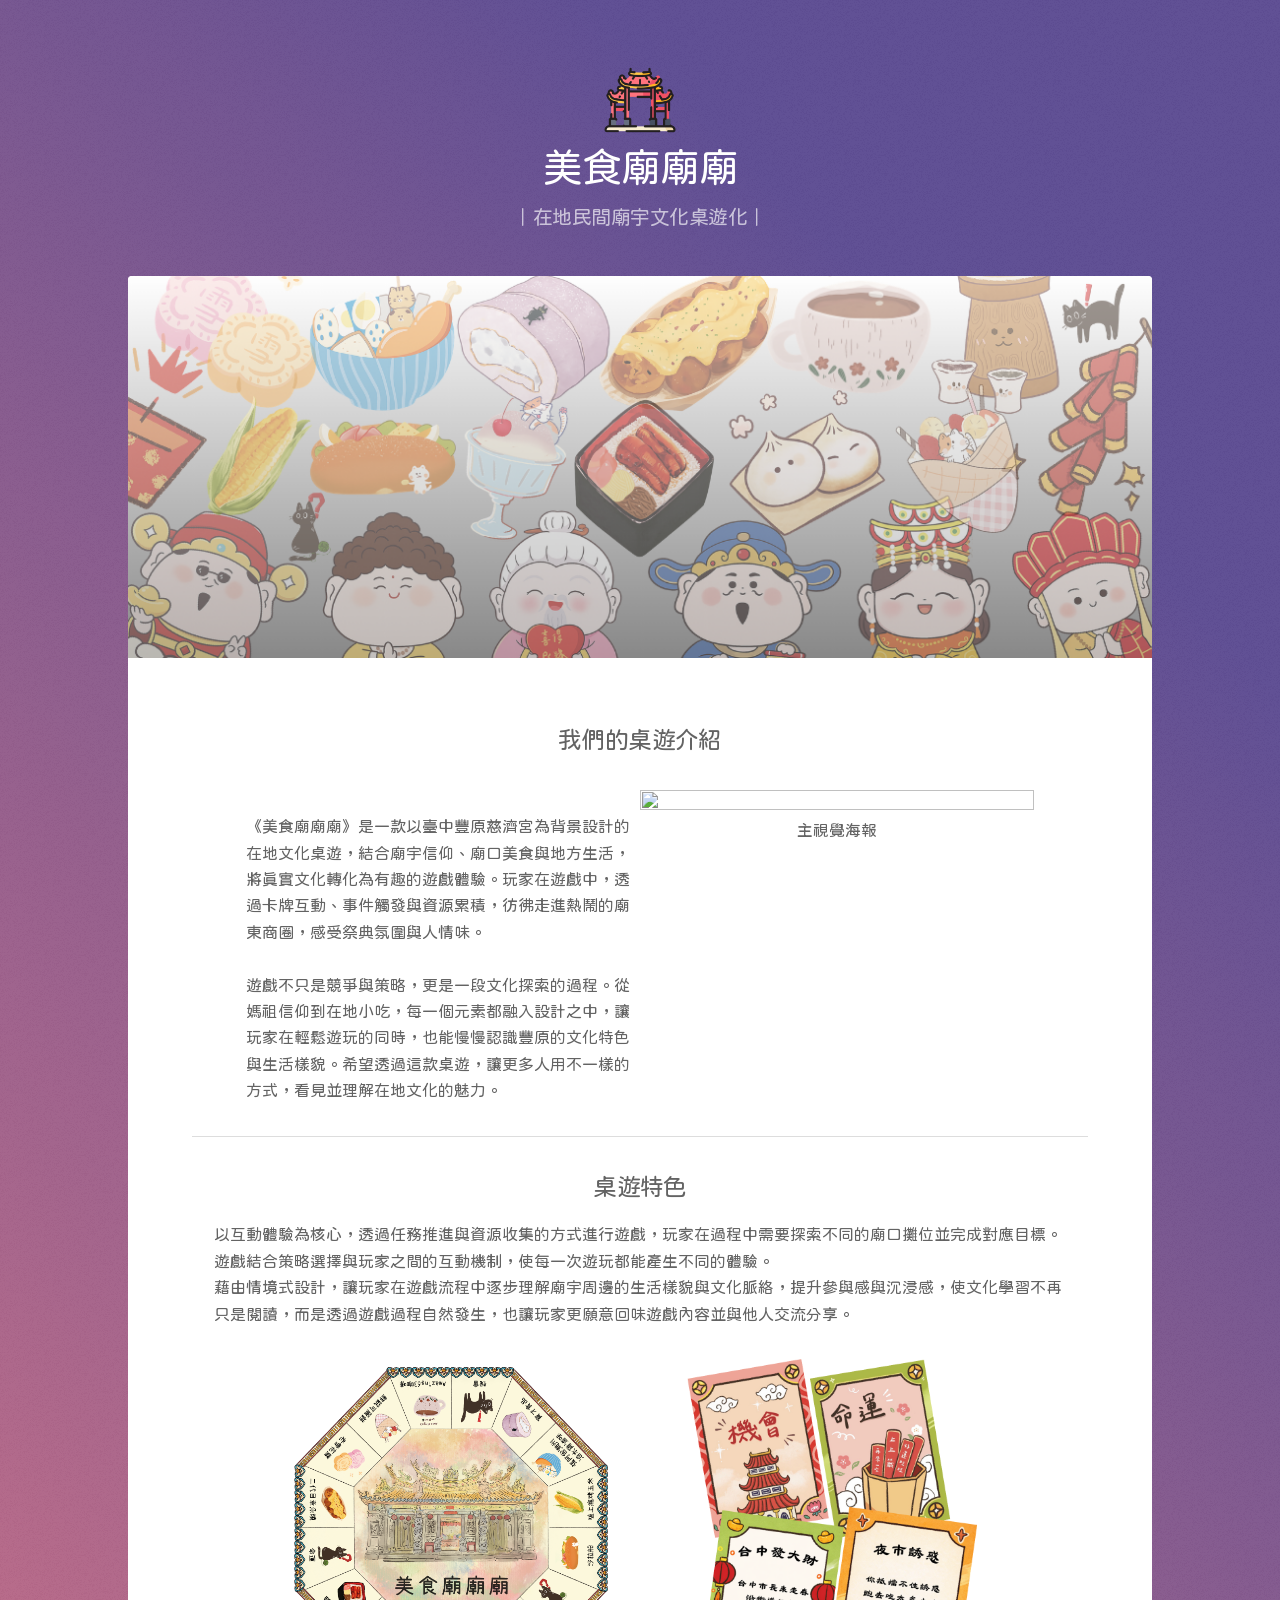
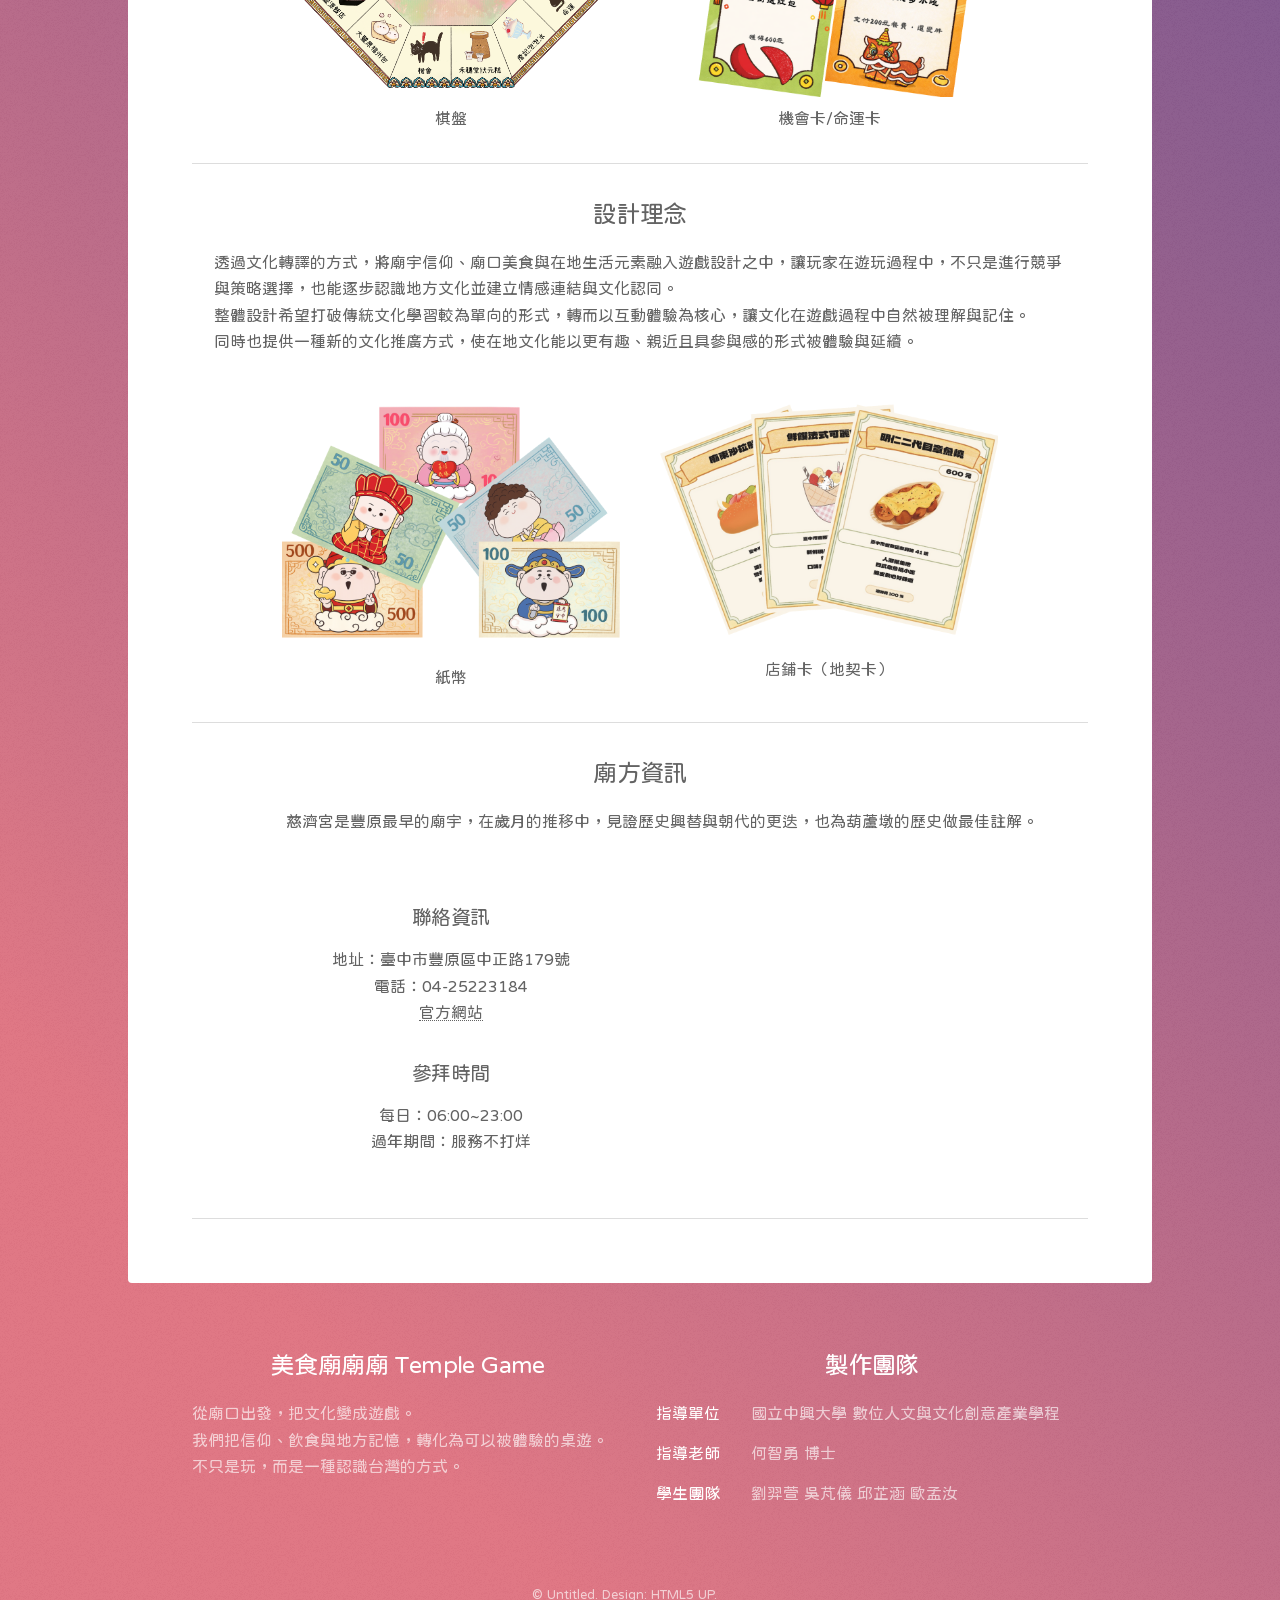
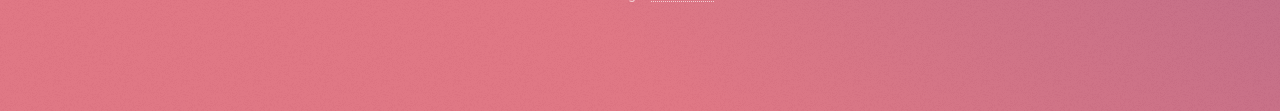
==== generic.html @ 8fd60573 "Add files via upload" ====
<!DOCTYPE HTML>
<!--
	Stellar by HTML5 UP
	html5up.net | @ajlkn
	Free for personal and commercial use under the CCA 3.0 license (html5up.net/license)
-->
<html>
	<head>
		<title>Tample-Game</title>
		<meta charset="utf-8" />
		<meta name="viewport" content="width=device-width, initial-scale=1, user-scalable=no" />
		<link rel="stylesheet" href="assets/css/main.css" />
		<noscript><link rel="stylesheet" href="assets/css/noscript.css" /></noscript>
	</head>
	<body class="is-preload">

		<!-- Wrapper -->
			<div id="wrapper">

				<!-- Header -->
					<header id="header">
						<span class="logo"><img src="images/chinese-temple.png"  width="8%" height="8%" alt=""/></span>
						<h1>美食廟廟廟</h1>
						<p>｜在地民間廟宇文化桌遊化｜</p>
					</header>

				<!-- Main -->
					<div id="main">

						<!-- Content -->
							<section id="content" class="main">
								<span class="image main"><img src="images/頁首.png" width="auto" height="auto" alt=""/></span>
								<h2>我們的桌遊介紹</h2>
								<p></p>
								<div class="container1">
									<div class="col1">《美食廟廟廟》是一款以臺中豐原慈濟宮為背景設計的在地文化桌遊，結合廟宇信仰、廟口美食與地方生活，將真實文化轉化為有趣的遊戲體驗。玩家在遊戲中，透過卡牌互動、事件觸發與資源累積，彷彿走進熱鬧的廟東商圈，感受祭典氛圍與人情味。
										<br>
								<br>
								遊戲不只是競爭與策略，更是一段文化探索的過程。從媽祖信仰到在地小吃，每一個元素都融入設計之中，讓玩家在輕鬆遊玩的同時，也能慢慢認識豐原的文化特色與生活樣貌。希望透過這款桌遊，讓更多人用不一樣的方式，看見並理解在地文化的魅力。
									</div>
									<div class="col2"><img src="images/主視覺海報.png" width="100%" height="100%" alt=""/>主視覺海報</div>
									
								</div>
								<hr>
								
								<p></p>
								<h2>桌遊特色</h2>
								<div class="p1">
								<p>以互動體驗為核心，透過任務推進與資源收集的方式進行遊戲，玩家在過程中需要探索不同的廟口攤位並完成對應目標。遊戲結合策略選擇與玩家之間的互動機制，使每一次遊玩都能產生不同的體驗。
								<br>
								藉由情境式設計，讓玩家在遊戲流程中逐步理解廟宇周邊的生活樣貌與文化脈絡，提升參與感與沉浸感，使文化學習不再只是閱讀，而是透過遊戲過程自然發生，也讓玩家更願意回味遊戲內容並與他人交流分享。</p></div>
							  <div class="container2">
								  <div class="col3"><img src="images/棋盤.png" width="100%" height="100%" alt=""/>棋盤</div>
								  <div class="col4"><img src="images/機會命運.png" width="100%" height="100%" alt=""/>機會卡/命運卡</div>
								</div>
								<hr>
								<h2>設計理念</h2>
								<div class="p2">
								<p>透過文化轉譯的方式，將廟宇信仰、廟口美食與在地生活元素融入遊戲設計之中，讓玩家在遊玩過程中，不只是進行競爭與策略選擇，也能逐步認識地方文化並建立情感連結與文化認同。<br>整體設計希望打破傳統文化學習較為單向的形式，轉而以互動體驗為核心，讓文化在遊戲過程中自然被理解與記住。
									<br>同時也提供一種新的文化推廣方式，使在地文化能以更有趣、親近且具參與感的形式被體驗與延續。</p>
									</div>
							  <div class="container3"> 
								  <div class="col5"><img src="images/錢幣.png" width="100%" height="85%" alt=""/>紙幣</div>
								  <div class="col6"><img src="images/店鋪卡.png" width="100%" height="90%" alt=""/>店鋪卡（地契卡）</div>
                                </div>
								<hr>
								<h2>廟方資訊</h2>
								<div class="p3">
								<p>慈濟宮是豐原最早的廟宇，在歲月的推移中，見證歷史興替與朝代的更迭，也為葫蘆墩的歷史做最佳註解。</p>
									</div>
								<div class="container4"> 
								  <div class="col7">
									  <h3>聯絡資訊</h3>
									地址：臺中市豐原區中正路179號
 									<br>電話：04-25223184
									  <br><a href="https://www.fyma.com.tw/index.php">官方網站</a>
									   <p>
									<h3>參拜時間</h3>
									每日：06:00~23:00
									<br>過年期間：服務不打烊
									  </p></div>
								
									
								  <div class="col8"><iframe src="https://www.google.com/maps/embed?pb=!1m14!1m8!1m3!1d14550.87748679937!2d120.718991!3d24.251592!3m2!1i1024!2i768!4f13.1!3m3!1m2!1s0x34691a0f5cfa299f%3A0x69ab580b40ba8747!2z6LGQ5Y6f5oWI5r-f5a6uKOixkOWOn-WqvSk!5e0!3m2!1szh-TW!2stw!4v1776348699461!5m2!1szh-TW!2stw" width="100%" height="100%" style="border:0;" allowfullscreen="" loading="lazy" referrerpolicy="no-referrer-when-downgrade"></iframe>
								  
								  </div>
								
								
								
								
								</div>	
						<hr>
							</section>

					</div>

				<!-- Footer -->
					<footer id="footer">
						<section>
							<h2>美食廟廟廟 Temple Game</h2>
							<p>從廟口出發，把文化變成遊戲。
							<br>我們把信仰、飲食與地方記憶，轉化為可以被體驗的桌遊。
								不只是玩，而是一種認識台灣的方式。</p>
						</section>
						
						<section>
							<h2>製作團隊</h2>
							<dl class="alt">
								<dt>指導單位</dt>
								<dd>國立中興大學 數位人文與文化創意產業學程</dd>
								<dt>指導老師</dt>
								<dd>何智勇 博士</dd>
								<dt>學生團隊</dt>
								<dd>劉羿萱 吳芃儀 邱芷涵 歐孟汝</dd>
							</dl>
							
						</section>
						<p class="copyright">&copy; Untitled. Design: <a href="https://html5up.net">HTML5 UP</a>.</p>
					</footer>

			</div>

		

	</body>
</html>
---- assets/css/main.css ----
@import url(fontawesome-all.min.css);
@import 'https://fonts.googleapis.com/css?family=Source+Sans+Pro:300,400';
@import url("jf_openhuninn_2_1/stylesheet.css");


/*
	Stellar by HTML5 UP
	html5up.net | @ajlkn
	Free for personal and commercial use under the CCA 3.0 license (html5up.net/license)
*/

html, body, div, span, applet, object,
iframe, h1, h2, h3, h4, h5, h6, p, blockquote,
pre, a, abbr, acronym, address, big, cite,
code, del, dfn, em, img, ins, kbd, q, s, samp,
small, strike, strong, sub, sup, tt, var, b,
u, i, center, dl, dt, dd, ol, ul, li, fieldset,
form, label, legend, table, caption, tbody,
tfoot, thead, tr, th, td, article, aside,
canvas, details, embed, figure, figcaption,
footer, header, hgroup, menu, nav, output, ruby,
section, summary, time, mark, audio, video {
    margin: 0;
    padding: 0;
    border: 0;
    font-size: 100%;
    font-family: "jf openhuninn 2 1";
    vertical-align: baseline;
}



article, aside, details, figcaption, figure,
footer, header, hgroup, menu, nav, section {
	display: block;}

body {
	line-height: 1;
}
h2 {
    text-align: center;
    font-family: "jf openhuninn 2 1";
}
.container1 {
    width: 88%;
    margin-left: auto;
    margin-right: auto;
    display: flex;
    height: 30%;
}
.col1 {
    flex: 1;
    width: 15%;
    height: 15%;
    text-align: left;
    padding-top: 3%;
}
.col2 {
    flex: 1;
    width: 23%;
    height: 21%;
    text-align: center;
}
.col2{width:120%; height:120%}
.col2 img{transform:scale(1,1);transition:all 1s ease-out}
.col2 img:hover{transform:scale(1.2,1.2);}

.container2{
    width: 80%;
    margin-left: auto;
    margin-right: auto;
    display: flex;
    height: 30%;
}
.col3 {
    flex: 1;
    width: 15%;
    height: 15%;
    text-align: center;
    margin-right: 20px;
}
.col3{width:120%; height:120%}
.col3 img{;transition: all 1s ease-out;}
.col3 img:hover{transform:scale(1.2,1.2);}

.col4 {
    flex: 1;
    width: 15%;
    height: 15%;
    text-align: center;
    margin-left: 20px;
}
.col4{width:120%; height:120%}
.col4 img{transition: all 1s ease-out;}
.col4 img:hover{transform:scale(1.2,1.2);}

.container3{
    width: 80%;
    margin-left: auto;
    margin-right: auto;
    display: flex;
    height: 30%;
}
.col5 {
    flex: 1;
    width: 15%;
    height: 15%;
    text-align: center;
    margin-right: 20px;
}
.col5{width:120%; height:120%}
.col5 img{;transition: all 1s ease-out;}
.col5 img:hover{transform:scale(1.2,1.2);}

.col6 {
    flex: 1;
    width: 15%;
    height: 15%;
    text-align: center;
    margin-left: 20px;
}
.col6{width:120%; height:120%}
.col6 img{transition: all 1s ease-out;}
.col6 img:hover{transform:scale(1.2,1.2);}

.container4{
    width: 80%;
    margin-left: auto;
    margin-right: auto;
    display: flex;
    height: 100%;
}
.col7 {
    flex: 1;
    width: 15%;
    height: 15%;
    text-align: center;
    margin-right: 20px;
    margin-top: 5%;
}

.col8 {
    flex: 1;
    text-align: center;
    margin-left: 20px;
}
.container5 {
    width: 88%;
    margin-left: auto;
    margin-right: auto;
    display: flex;
    height: 30%;
}
.col9 {
    flex: 1;
    height: 30%;
    text-align: left;
    padding-top: 3%;
    margin-right: 4%;
}
.col10 {
    flex: 1;
    width: 15%;
    height: 15%;
    text-align: center;
    margin-left: 5%;
}
.col10{width:120%; height:120%}
.col10 img{transition: all 1s ease-out;}
.col10 img:hover{transform:scale(1.2,1.2);}

.container6 {
	 width: 88%;
    margin-left: auto;
    margin-right: auto;
    display: flex;
    height: 30%;
}
.col11 {
	 flex: 1;
    height: 30%;
    text-align: left;
    padding-top: 3%;
    margin-right: 4%;

}
.col12 {
	flex: 1;
    width: 15%;
    height: 15%;
    text-align: center;
    margin-left: 5%;
}
.col12{width:120%; height:120%}
.col12 img{transition: all 1s ease-out;}
.col12 img:hover{transform:scale(1.2,1.2);}

.container7 {
	width: 80%;
    margin-left: auto;
    margin-right: auto;
    display: flex;
    height: 100%;
}
.col13 {
    flex: 1;
    width: 15%;
    height: 15%;
    text-align: center;
    margin-right: 20px;
}

.col14 {
	flex: 1;
    text-align: center;
    margin-left: 20px;
}



















ol, ul {
	list-style: none;
}

section .alt dt {
    padding-left: 0px;
    padding-right: 0px;
    min-width: 22%;


}


blockquote, q {
	quotes: none;
}

	blockquote:before, blockquote:after, q:before, q:after {
		content: '';
		content: none;
	}

table {
	border-collapse: collapse;
	border-spacing: 0;
}

body {
	-webkit-text-size-adjust: none;
}

mark {
	background-color: transparent;
	color: inherit;
}

input::-moz-focus-inner {
	border: 0;
	padding: 0;
}

input, select, textarea {
	-moz-appearance: none;
	-webkit-appearance: none;
	-ms-appearance: none;
	appearance: none;
}

/* Basic */

	@-ms-viewport {
		width: device-width;
	}

	body {
		-ms-overflow-style: scrollbar;
	}
.p1 {
    width: 95%;
    margin-left: auto;
    margin-right: auto;

}
.p2 {
    width: 95%;
    margin-left: auto;
    margin-right: auto;
}
.p3 {
    margin-right: auto;
    margin-left: auto;
    text-align: center;
    min-width: 105%;
}









	@media screen and (max-width: 480px) {

		html, body {
			min-width: 320px;
		}

	}

	html {
		box-sizing: border-box;
	}

	*, *:before, *:after {
		box-sizing: inherit;
	}

	body {
		background-color: #935d8c;
		background-image: url("images/overlay.png"), -moz-linear-gradient(45deg, #e37682 15%, #5f4d93 85%);
		background-image: url("images/overlay.png"), -webkit-linear-gradient(45deg, #e37682 15%, #5f4d93 85%);
		background-image: url("images/overlay.png"), -ms-linear-gradient(45deg, #e37682 15%, #5f4d93 85%);
		background-image: url("images/overlay.png"), linear-gradient(45deg, #e37682 15%, #5f4d93 85%);
	}

		body.is-preload *, body.is-preload *:before, body.is-preload *:after {
			-moz-animation: none !important;
			-webkit-animation: none !important;
			-ms-animation: none !important;
			animation: none !important;
			-moz-transition: none !important;
			-webkit-transition: none !important;
			-ms-transition: none !important;
			transition: none !important;
		}

/* Type */

	body {
		background-color: #935d8c;
		color: rgba(255, 255, 255, 0.65);
	}

	body, input, select, textarea {
		font-family: "Source Sans Pro", Helvetica, sans-serif;
		font-size: 17pt;
		font-weight: 300;
		line-height: 1.65;
	}

		@media screen and (max-width: 1680px) {

			body, input, select, textarea {
				font-size: 14pt;
			}

		}

		@media screen and (max-width: 1280px) {

			body, input, select, textarea {
				font-size: 12pt;
			}

		}

		@media screen and (max-width: 360px) {

			body, input, select, textarea {
				font-size: 11pt;
			}

		}

	a {
		-moz-transition: color 0.2s ease, border-bottom 0.2s ease;
		-webkit-transition: color 0.2s ease, border-bottom 0.2s ease;
		-ms-transition: color 0.2s ease, border-bottom 0.2s ease;
		transition: color 0.2s ease, border-bottom 0.2s ease;
		text-decoration: none;
		border-bottom: dotted 1px;
		color: inherit;
	}

		a:hover {
			border-bottom-color: transparent;
		}

	strong, b {
		font-weight: 400;
	}

	em, i {
		font-style: italic;
	}

	p {
		margin: 0 0 2em 0;
	}

		p.content {
			-moz-columns: 20em 2;
			-webkit-columns: 20em 2;
			-ms-columns: 20em 2;
			columns: 20em 2;
			-moz-column-gap: 2em;
			-webkit-column-gap: 2em;
			-ms-column-gap: 2em;
			column-gap: 2em;
			text-align: justify;
		}

	h1, h2, h3, h4, h5, h6 {
		font-weight: 300;
		line-height: 1.5;
		margin: 0 0 0.7em 0;
		letter-spacing: -0.025em;
	}

		h1 a, h2 a, h3 a, h4 a, h5 a, h6 a {
			color: inherit;
			text-decoration: none;
		}

	h1 {
		font-size: 2.5em;
		line-height: 1.2;
	}

	h2 {
		font-size: 1.5em;
	}

	h3 {
		font-size: 1.25em;
	}

	h4 {
		font-size: 1.1em;
	}

	h5 {
		font-size: 0.9em;
	}

	h6 {
		font-size: 0.7em;
	}

	@media screen and (max-width: 736px) {

		h1 {
			font-size: 2em;
		}

	}

	sub {
		font-size: 0.8em;
		position: relative;
		top: 0.5em;
	}

	sup {
		font-size: 0.8em;
		position: relative;
		top: -0.5em;
	}

	blockquote {
		border-left: solid 4px;
		font-style: italic;
		margin: 0 0 2em 0;
		padding: 0.5em 0 0.5em 2em;
	}

	code {
		border-radius: 8px;
		border: solid 1px;
		font-family: "Courier New", monospace;
		font-size: 0.9em;
		margin: 0 0.25em;
		padding: 0.25em 0.65em;
	}

	pre {
		-webkit-overflow-scrolling: touch;
		font-family: "Courier New", monospace;
		font-size: 0.9em;
		margin: 0 0 2em 0;
	}

		pre code {
			display: block;
			line-height: 1.75;
			padding: 1em 1.5em;
			overflow-x: auto;
		}

	hr {
		border: 0;
		border-bottom: solid 1px;
		margin: 2em 0;
	}

		hr.major {
			margin: 3em 0;
		}

	.align-left {
		text-align: left;
	}

	.align-center {
		text-align: center;
	}

	.align-right {
		text-align: right;
	}

	input, select, textarea {
		color: #ffffff;
	}

	a:hover {
		color: #ffffff;
	}

	strong, b {
		color: #ffffff;
	}

	h1, h2, h3, h4, h5, h6 {
		color: #ffffff;
	}

	blockquote {
		border-left-color: rgba(255, 255, 255, 0.35);
	}

	code {
		background: rgba(255, 255, 255, 0.075);
		border-color: rgba(255, 255, 255, 0.35);
	}

	hr {
		border-bottom-color: rgba(255, 255, 255, 0.35);
	}

/* Row */

	.row {
		display: flex;
		flex-wrap: wrap;
		box-sizing: border-box;
		align-items: stretch;
	}

		.row > * {
			box-sizing: border-box;
		}

		.row.gtr-uniform > * > :last-child {
			margin-bottom: 0;
		}

		.row.aln-left {
			justify-content: flex-start;
		}

		.row.aln-center {
			justify-content: center;
		}

		.row.aln-right {
			justify-content: flex-end;
		}

		.row.aln-top {
			align-items: flex-start;
		}

		.row.aln-middle {
			align-items: center;
		}

		.row.aln-bottom {
			align-items: flex-end;
		}

		.row > .imp {
			order: -1;
		}

		.row > .col-1 {
			width: 8.33333%;
		}

		.row > .off-1 {
			margin-left: 8.33333%;
		}

		.row > .col-2 {
			width: 16.66667%;
		}

		.row > .off-2 {
			margin-left: 16.66667%;
		}

		.row > .col-3 {
			width: 25%;
		}

		.row > .off-3 {
			margin-left: 25%;
		}

		.row > .col-4 {
			width: 33.33333%;
		}

		.row > .off-4 {
			margin-left: 33.33333%;
		}

		.row > .col-5 {
			width: 41.66667%;
		}

		.row > .off-5 {
			margin-left: 41.66667%;
		}

		.row > .col-6 {
			width: 50%;
		}

		.row > .off-6 {
			margin-left: 50%;
		}

		.row > .col-7 {
			width: 58.33333%;
		}

		.row > .off-7 {
			margin-left: 58.33333%;
		}

		.row > .col-8 {
			width: 66.66667%;
		}

		.row > .off-8 {
			margin-left: 66.66667%;
		}

		.row > .col-9 {
			width: 75%;
		}

		.row > .off-9 {
			margin-left: 75%;
		}

		.row > .col-10 {
			width: 83.33333%;
		}

		.row > .off-10 {
			margin-left: 83.33333%;
		}

		.row > .col-11 {
			width: 91.66667%;
		}

		.row > .off-11 {
			margin-left: 91.66667%;
		}

		.row > .col-12 {
			width: 100%;
		}

		.row > .off-12 {
			margin-left: 100%;
		}

		.row.gtr-0 {
			margin-top: 0;
			margin-left: 0em;
		}

			.row.gtr-0 > * {
				padding: 0 0 0 0em;
			}

			.row.gtr-0.gtr-uniform {
				margin-top: 0em;
			}

				.row.gtr-0.gtr-uniform > * {
					padding-top: 0em;
				}

		.row.gtr-25 {
			margin-top: 0;
			margin-left: -0.375em;
		}

			.row.gtr-25 > * {
				padding: 0 0 0 0.375em;
			}

			.row.gtr-25.gtr-uniform {
				margin-top: -0.375em;
			}

				.row.gtr-25.gtr-uniform > * {
					padding-top: 0.375em;
				}

		.row.gtr-50 {
			margin-top: 0;
			margin-left: -0.75em;
		}

			.row.gtr-50 > * {
				padding: 0 0 0 0.75em;
			}

			.row.gtr-50.gtr-uniform {
				margin-top: -0.75em;
			}

				.row.gtr-50.gtr-uniform > * {
					padding-top: 0.75em;
				}

		.row {
			margin-top: 0;
			margin-left: -1.5em;
		}

			.row > * {
				padding: 0 0 0 1.5em;
			}

			.row.gtr-uniform {
				margin-top: -1.5em;
			}

				.row.gtr-uniform > * {
					padding-top: 1.5em;
				}

		.row.gtr-150 {
			margin-top: 0;
			margin-left: -2.25em;
		}

			.row.gtr-150 > * {
				padding: 0 0 0 2.25em;
			}

			.row.gtr-150.gtr-uniform {
				margin-top: -2.25em;
			}

				.row.gtr-150.gtr-uniform > * {
					padding-top: 2.25em;
				}

		.row.gtr-200 {
			margin-top: 0;
			margin-left: -3em;
		}

			.row.gtr-200 > * {
				padding: 0 0 0 3em;
			}

			.row.gtr-200.gtr-uniform {
				margin-top: -3em;
			}

				.row.gtr-200.gtr-uniform > * {
					padding-top: 3em;
				}

		@media screen and (max-width: 1680px) {

			.row {
				display: flex;
				flex-wrap: wrap;
				box-sizing: border-box;
				align-items: stretch;
			}

				.row > * {
					box-sizing: border-box;
				}

				.row.gtr-uniform > * > :last-child {
					margin-bottom: 0;
				}

				.row.aln-left {
					justify-content: flex-start;
				}

				.row.aln-center {
					justify-content: center;
				}

				.row.aln-right {
					justify-content: flex-end;
				}

				.row.aln-top {
					align-items: flex-start;
				}

				.row.aln-middle {
					align-items: center;
				}

				.row.aln-bottom {
					align-items: flex-end;
				}

				.row > .imp-xlarge {
					order: -1;
				}

				.row > .col-1-xlarge {
					width: 8.33333%;
				}

				.row > .off-1-xlarge {
					margin-left: 8.33333%;
				}

				.row > .col-2-xlarge {
					width: 16.66667%;
				}

				.row > .off-2-xlarge {
					margin-left: 16.66667%;
				}

				.row > .col-3-xlarge {
					width: 25%;
				}

				.row > .off-3-xlarge {
					margin-left: 25%;
				}

				.row > .col-4-xlarge {
					width: 33.33333%;
				}

				.row > .off-4-xlarge {
					margin-left: 33.33333%;
				}

				.row > .col-5-xlarge {
					width: 41.66667%;
				}

				.row > .off-5-xlarge {
					margin-left: 41.66667%;
				}

				.row > .col-6-xlarge {
					width: 50%;
				}

				.row > .off-6-xlarge {
					margin-left: 50%;
				}

				.row > .col-7-xlarge {
					width: 58.33333%;
				}

				.row > .off-7-xlarge {
					margin-left: 58.33333%;
				}

				.row > .col-8-xlarge {
					width: 66.66667%;
				}

				.row > .off-8-xlarge {
					margin-left: 66.66667%;
				}

				.row > .col-9-xlarge {
					width: 75%;
				}

				.row > .off-9-xlarge {
					margin-left: 75%;
				}

				.row > .col-10-xlarge {
					width: 83.33333%;
				}

				.row > .off-10-xlarge {
					margin-left: 83.33333%;
				}

				.row > .col-11-xlarge {
					width: 91.66667%;
				}

				.row > .off-11-xlarge {
					margin-left: 91.66667%;
				}

				.row > .col-12-xlarge {
					width: 100%;
				}

				.row > .off-12-xlarge {
					margin-left: 100%;
				}

				.row.gtr-0 {
					margin-top: 0;
					margin-left: 0em;
				}

					.row.gtr-0 > * {
						padding: 0 0 0 0em;
					}

					.row.gtr-0.gtr-uniform {
						margin-top: 0em;
					}

						.row.gtr-0.gtr-uniform > * {
							padding-top: 0em;
						}

				.row.gtr-25 {
					margin-top: 0;
					margin-left: -0.375em;
				}

					.row.gtr-25 > * {
						padding: 0 0 0 0.375em;
					}

					.row.gtr-25.gtr-uniform {
						margin-top: -0.375em;
					}

						.row.gtr-25.gtr-uniform > * {
							padding-top: 0.375em;
						}

				.row.gtr-50 {
					margin-top: 0;
					margin-left: -0.75em;
				}

					.row.gtr-50 > * {
						padding: 0 0 0 0.75em;
					}

					.row.gtr-50.gtr-uniform {
						margin-top: -0.75em;
					}

						.row.gtr-50.gtr-uniform > * {
							padding-top: 0.75em;
						}

				.row {
					margin-top: 0;
					margin-left: -1.5em;
				}

					.row > * {
						padding: 0 0 0 1.5em;
					}

					.row.gtr-uniform {
						margin-top: -1.5em;
					}

						.row.gtr-uniform > * {
							padding-top: 1.5em;
						}

				.row.gtr-150 {
					margin-top: 0;
					margin-left: -2.25em;
				}

					.row.gtr-150 > * {
						padding: 0 0 0 2.25em;
					}

					.row.gtr-150.gtr-uniform {
						margin-top: -2.25em;
					}

						.row.gtr-150.gtr-uniform > * {
							padding-top: 2.25em;
						}

				.row.gtr-200 {
					margin-top: 0;
					margin-left: -3em;
				}

					.row.gtr-200 > * {
						padding: 0 0 0 3em;
					}

					.row.gtr-200.gtr-uniform {
						margin-top: -3em;
					}

						.row.gtr-200.gtr-uniform > * {
							padding-top: 3em;
						}

		}

		@media screen and (max-width: 1280px) {

			.row {
				display: flex;
				flex-wrap: wrap;
				box-sizing: border-box;
				align-items: stretch;
			}

				.row > * {
					box-sizing: border-box;
				}

				.row.gtr-uniform > * > :last-child {
					margin-bottom: 0;
				}

				.row.aln-left {
					justify-content: flex-start;
				}

				.row.aln-center {
					justify-content: center;
				}

				.row.aln-right {
					justify-content: flex-end;
				}

				.row.aln-top {
					align-items: flex-start;
				}

				.row.aln-middle {
					align-items: center;
				}

				.row.aln-bottom {
					align-items: flex-end;
				}

				.row > .imp-large {
					order: -1;
				}

				.row > .col-1-large {
					width: 8.33333%;
				}

				.row > .off-1-large {
					margin-left: 8.33333%;
				}

				.row > .col-2-large {
					width: 16.66667%;
				}

				.row > .off-2-large {
					margin-left: 16.66667%;
				}

				.row > .col-3-large {
					width: 25%;
				}

				.row > .off-3-large {
					margin-left: 25%;
				}

				.row > .col-4-large {
					width: 33.33333%;
				}

				.row > .off-4-large {
					margin-left: 33.33333%;
				}

				.row > .col-5-large {
					width: 41.66667%;
				}

				.row > .off-5-large {
					margin-left: 41.66667%;
				}

				.row > .col-6-large {
					width: 50%;
				}

				.row > .off-6-large {
					margin-left: 50%;
				}

				.row > .col-7-large {
					width: 58.33333%;
				}

				.row > .off-7-large {
					margin-left: 58.33333%;
				}

				.row > .col-8-large {
					width: 66.66667%;
				}

				.row > .off-8-large {
					margin-left: 66.66667%;
				}

				.row > .col-9-large {
					width: 75%;
				}

				.row > .off-9-large {
					margin-left: 75%;
				}

				.row > .col-10-large {
					width: 83.33333%;
				}

				.row > .off-10-large {
					margin-left: 83.33333%;
				}

				.row > .col-11-large {
					width: 91.66667%;
				}

				.row > .off-11-large {
					margin-left: 91.66667%;
				}

				.row > .col-12-large {
					width: 100%;
				}

				.row > .off-12-large {
					margin-left: 100%;
				}

				.row.gtr-0 {
					margin-top: 0;
					margin-left: 0em;
				}

					.row.gtr-0 > * {
						padding: 0 0 0 0em;
					}

					.row.gtr-0.gtr-uniform {
						margin-top: 0em;
					}

						.row.gtr-0.gtr-uniform > * {
							padding-top: 0em;
						}

				.row.gtr-25 {
					margin-top: 0;
					margin-left: -0.375em;
				}

					.row.gtr-25 > * {
						padding: 0 0 0 0.375em;
					}

					.row.gtr-25.gtr-uniform {
						margin-top: -0.375em;
					}

						.row.gtr-25.gtr-uniform > * {
							padding-top: 0.375em;
						}

				.row.gtr-50 {
					margin-top: 0;
					margin-left: -0.75em;
				}

					.row.gtr-50 > * {
						padding: 0 0 0 0.75em;
					}

					.row.gtr-50.gtr-uniform {
						margin-top: -0.75em;
					}

						.row.gtr-50.gtr-uniform > * {
							padding-top: 0.75em;
						}

				.row {
					margin-top: 0;
					margin-left: -1.5em;
				}

					.row > * {
						padding: 0 0 0 1.5em;
					}

					.row.gtr-uniform {
						margin-top: -1.5em;
					}

						.row.gtr-uniform > * {
							padding-top: 1.5em;
						}

				.row.gtr-150 {
					margin-top: 0;
					margin-left: -2.25em;
				}

					.row.gtr-150 > * {
						padding: 0 0 0 2.25em;
					}

					.row.gtr-150.gtr-uniform {
						margin-top: -2.25em;
					}

						.row.gtr-150.gtr-uniform > * {
							padding-top: 2.25em;
						}

				.row.gtr-200 {
					margin-top: 0;
					margin-left: -3em;
				}

					.row.gtr-200 > * {
						padding: 0 0 0 3em;
					}

					.row.gtr-200.gtr-uniform {
						margin-top: -3em;
					}

						.row.gtr-200.gtr-uniform > * {
							padding-top: 3em;
						}

		}

		@media screen and (max-width: 980px) {

			.row {
				display: flex;
				flex-wrap: wrap;
				box-sizing: border-box;
				align-items: stretch;
			}

				.row > * {
					box-sizing: border-box;
				}

				.row.gtr-uniform > * > :last-child {
					margin-bottom: 0;
				}

				.row.aln-left {
					justify-content: flex-start;
				}

				.row.aln-center {
					justify-content: center;
				}

				.row.aln-right {
					justify-content: flex-end;
				}

				.row.aln-top {
					align-items: flex-start;
				}

				.row.aln-middle {
					align-items: center;
				}

				.row.aln-bottom {
					align-items: flex-end;
				}

				.row > .imp-medium {
					order: -1;
				}

				.row > .col-1-medium {
					width: 8.33333%;
				}

				.row > .off-1-medium {
					margin-left: 8.33333%;
				}

				.row > .col-2-medium {
					width: 16.66667%;
				}

				.row > .off-2-medium {
					margin-left: 16.66667%;
				}

				.row > .col-3-medium {
					width: 25%;
				}

				.row > .off-3-medium {
					margin-left: 25%;
				}

				.row > .col-4-medium {
					width: 33.33333%;
				}

				.row > .off-4-medium {
					margin-left: 33.33333%;
				}

				.row > .col-5-medium {
					width: 41.66667%;
				}

				.row > .off-5-medium {
					margin-left: 41.66667%;
				}

				.row > .col-6-medium {
					width: 50%;
				}

				.row > .off-6-medium {
					margin-left: 50%;
				}

				.row > .col-7-medium {
					width: 58.33333%;
				}

				.row > .off-7-medium {
					margin-left: 58.33333%;
				}

				.row > .col-8-medium {
					width: 66.66667%;
				}

				.row > .off-8-medium {
					margin-left: 66.66667%;
				}

				.row > .col-9-medium {
					width: 75%;
				}

				.row > .off-9-medium {
					margin-left: 75%;
				}

				.row > .col-10-medium {
					width: 83.33333%;
				}

				.row > .off-10-medium {
					margin-left: 83.33333%;
				}

				.row > .col-11-medium {
					width: 91.66667%;
				}

				.row > .off-11-medium {
					margin-left: 91.66667%;
				}

				.row > .col-12-medium {
					width: 100%;
				}

				.row > .off-12-medium {
					margin-left: 100%;
				}

				.row.gtr-0 {
					margin-top: 0;
					margin-left: 0em;
				}

					.row.gtr-0 > * {
						padding: 0 0 0 0em;
					}

					.row.gtr-0.gtr-uniform {
						margin-top: 0em;
					}

						.row.gtr-0.gtr-uniform > * {
							padding-top: 0em;
						}

				.row.gtr-25 {
					margin-top: 0;
					margin-left: -0.375em;
				}

					.row.gtr-25 > * {
						padding: 0 0 0 0.375em;
					}

					.row.gtr-25.gtr-uniform {
						margin-top: -0.375em;
					}

						.row.gtr-25.gtr-uniform > * {
							padding-top: 0.375em;
						}

				.row.gtr-50 {
					margin-top: 0;
					margin-left: -0.75em;
				}

					.row.gtr-50 > * {
						padding: 0 0 0 0.75em;
					}

					.row.gtr-50.gtr-uniform {
						margin-top: -0.75em;
					}

						.row.gtr-50.gtr-uniform > * {
							padding-top: 0.75em;
						}

				.row {
					margin-top: 0;
					margin-left: -1.5em;
				}

					.row > * {
						padding: 0 0 0 1.5em;
					}

					.row.gtr-uniform {
						margin-top: -1.5em;
					}

						.row.gtr-uniform > * {
							padding-top: 1.5em;
						}

				.row.gtr-150 {
					margin-top: 0;
					margin-left: -2.25em;
				}

					.row.gtr-150 > * {
						padding: 0 0 0 2.25em;
					}

					.row.gtr-150.gtr-uniform {
						margin-top: -2.25em;
					}

						.row.gtr-150.gtr-uniform > * {
							padding-top: 2.25em;
						}

				.row.gtr-200 {
					margin-top: 0;
					margin-left: -3em;
				}

					.row.gtr-200 > * {
						padding: 0 0 0 3em;
					}

					.row.gtr-200.gtr-uniform {
						margin-top: -3em;
					}

						.row.gtr-200.gtr-uniform > * {
							padding-top: 3em;
						}

		}

		@media screen and (max-width: 736px) {

			.row {
				display: flex;
				flex-wrap: wrap;
				box-sizing: border-box;
				align-items: stretch;
			}

				.row > * {
					box-sizing: border-box;
				}

				.row.gtr-uniform > * > :last-child {
					margin-bottom: 0;
				}

				.row.aln-left {
					justify-content: flex-start;
				}

				.row.aln-center {
					justify-content: center;
				}

				.row.aln-right {
					justify-content: flex-end;
				}

				.row.aln-top {
					align-items: flex-start;
				}

				.row.aln-middle {
					align-items: center;
				}

				.row.aln-bottom {
					align-items: flex-end;
				}

				.row > .imp-small {
					order: -1;
				}

				.row > .col-1-small {
					width: 8.33333%;
				}

				.row > .off-1-small {
					margin-left: 8.33333%;
				}

				.row > .col-2-small {
					width: 16.66667%;
				}

				.row > .off-2-small {
					margin-left: 16.66667%;
				}

				.row > .col-3-small {
					width: 25%;
				}

				.row > .off-3-small {
					margin-left: 25%;
				}

				.row > .col-4-small {
					width: 33.33333%;
				}

				.row > .off-4-small {
					margin-left: 33.33333%;
				}

				.row > .col-5-small {
					width: 41.66667%;
				}

				.row > .off-5-small {
					margin-left: 41.66667%;
				}

				.row > .col-6-small {
					width: 50%;
				}

				.row > .off-6-small {
					margin-left: 50%;
				}

				.row > .col-7-small {
					width: 58.33333%;
				}

				.row > .off-7-small {
					margin-left: 58.33333%;
				}

				.row > .col-8-small {
					width: 66.66667%;
				}

				.row > .off-8-small {
					margin-left: 66.66667%;
				}

				.row > .col-9-small {
					width: 75%;
				}

				.row > .off-9-small {
					margin-left: 75%;
				}

				.row > .col-10-small {
					width: 83.33333%;
				}

				.row > .off-10-small {
					margin-left: 83.33333%;
				}

				.row > .col-11-small {
					width: 91.66667%;
				}

				.row > .off-11-small {
					margin-left: 91.66667%;
				}

				.row > .col-12-small {
					width: 100%;
				}

				.row > .off-12-small {
					margin-left: 100%;
				}

				.row.gtr-0 {
					margin-top: 0;
					margin-left: 0em;
				}

					.row.gtr-0 > * {
						padding: 0 0 0 0em;
					}

					.row.gtr-0.gtr-uniform {
						margin-top: 0em;
					}

						.row.gtr-0.gtr-uniform > * {
							padding-top: 0em;
						}

				.row.gtr-25 {
					margin-top: 0;
					margin-left: -0.25em;
				}

					.row.gtr-25 > * {
						padding: 0 0 0 0.25em;
					}

					.row.gtr-25.gtr-uniform {
						margin-top: -0.25em;
					}

						.row.gtr-25.gtr-uniform > * {
							padding-top: 0.25em;
						}

				.row.gtr-50 {
					margin-top: 0;
					margin-left: -0.5em;
				}

					.row.gtr-50 > * {
						padding: 0 0 0 0.5em;
					}

					.row.gtr-50.gtr-uniform {
						margin-top: -0.5em;
					}

						.row.gtr-50.gtr-uniform > * {
							padding-top: 0.5em;
						}

				.row {
					margin-top: 0;
					margin-left: -1em;
				}

					.row > * {
						padding: 0 0 0 1em;
					}

					.row.gtr-uniform {
						margin-top: -1em;
					}

						.row.gtr-uniform > * {
							padding-top: 1em;
						}

				.row.gtr-150 {
					margin-top: 0;
					margin-left: -1.5em;
				}

					.row.gtr-150 > * {
						padding: 0 0 0 1.5em;
					}

					.row.gtr-150.gtr-uniform {
						margin-top: -1.5em;
					}

						.row.gtr-150.gtr-uniform > * {
							padding-top: 1.5em;
						}

				.row.gtr-200 {
					margin-top: 0;
					margin-left: -2em;
				}

					.row.gtr-200 > * {
						padding: 0 0 0 2em;
					}

					.row.gtr-200.gtr-uniform {
						margin-top: -2em;
					}

						.row.gtr-200.gtr-uniform > * {
							padding-top: 2em;
						}

		}

		@media screen and (max-width: 480px) {

			.row {
				display: flex;
				flex-wrap: wrap;
				box-sizing: border-box;
				align-items: stretch;
			}

				.row > * {
					box-sizing: border-box;
				}

				.row.gtr-uniform > * > :last-child {
					margin-bottom: 0;
				}

				.row.aln-left {
					justify-content: flex-start;
				}

				.row.aln-center {
					justify-content: center;
				}

				.row.aln-right {
					justify-content: flex-end;
				}

				.row.aln-top {
					align-items: flex-start;
				}

				.row.aln-middle {
					align-items: center;
				}

				.row.aln-bottom {
					align-items: flex-end;
				}

				.row > .imp-xsmall {
					order: -1;
				}

				.row > .col-1-xsmall {
					width: 8.33333%;
				}

				.row > .off-1-xsmall {
					margin-left: 8.33333%;
				}

				.row > .col-2-xsmall {
					width: 16.66667%;
				}

				.row > .off-2-xsmall {
					margin-left: 16.66667%;
				}

				.row > .col-3-xsmall {
					width: 25%;
				}

				.row > .off-3-xsmall {
					margin-left: 25%;
				}

				.row > .col-4-xsmall {
					width: 33.33333%;
				}

				.row > .off-4-xsmall {
					margin-left: 33.33333%;
				}

				.row > .col-5-xsmall {
					width: 41.66667%;
				}

				.row > .off-5-xsmall {
					margin-left: 41.66667%;
				}

				.row > .col-6-xsmall {
					width: 50%;
				}

				.row > .off-6-xsmall {
					margin-left: 50%;
				}

				.row > .col-7-xsmall {
					width: 58.33333%;
				}

				.row > .off-7-xsmall {
					margin-left: 58.33333%;
				}

				.row > .col-8-xsmall {
					width: 66.66667%;
				}

				.row > .off-8-xsmall {
					margin-left: 66.66667%;
				}

				.row > .col-9-xsmall {
					width: 75%;
				}

				.row > .off-9-xsmall {
					margin-left: 75%;
				}

				.row > .col-10-xsmall {
					width: 83.33333%;
				}

				.row > .off-10-xsmall {
					margin-left: 83.33333%;
				}

				.row > .col-11-xsmall {
					width: 91.66667%;
				}

				.row > .off-11-xsmall {
					margin-left: 91.66667%;
				}

				.row > .col-12-xsmall {
					width: 100%;
				}

				.row > .off-12-xsmall {
					margin-left: 100%;
				}

				.row.gtr-0 {
					margin-top: 0;
					margin-left: 0em;
				}

					.row.gtr-0 > * {
						padding: 0 0 0 0em;
					}

					.row.gtr-0.gtr-uniform {
						margin-top: 0em;
					}

						.row.gtr-0.gtr-uniform > * {
							padding-top: 0em;
						}

				.row.gtr-25 {
					margin-top: 0;
					margin-left: -0.3125em;
				}

					.row.gtr-25 > * {
						padding: 0 0 0 0.3125em;
					}

					.row.gtr-25.gtr-uniform {
						margin-top: -0.3125em;
					}

						.row.gtr-25.gtr-uniform > * {
							padding-top: 0.3125em;
						}

				.row.gtr-50 {
					margin-top: 0;
					margin-left: -0.625em;
				}

					.row.gtr-50 > * {
						padding: 0 0 0 0.625em;
					}

					.row.gtr-50.gtr-uniform {
						margin-top: -0.625em;
					}

						.row.gtr-50.gtr-uniform > * {
							padding-top: 0.625em;
						}

				.row {
					margin-top: 0;
					margin-left: -1.25em;
				}

					.row > * {
						padding: 0 0 0 1.25em;
					}

					.row.gtr-uniform {
						margin-top: -1.25em;
					}

						.row.gtr-uniform > * {
							padding-top: 1.25em;
						}

				.row.gtr-150 {
					margin-top: 0;
					margin-left: -1.875em;
				}

					.row.gtr-150 > * {
						padding: 0 0 0 1.875em;
					}

					.row.gtr-150.gtr-uniform {
						margin-top: -1.875em;
					}

						.row.gtr-150.gtr-uniform > * {
							padding-top: 1.875em;
						}

				.row.gtr-200 {
					margin-top: 0;
					margin-left: -2.5em;
				}

					.row.gtr-200 > * {
						padding: 0 0 0 2.5em;
					}

					.row.gtr-200.gtr-uniform {
						margin-top: -2.5em;
					}

						.row.gtr-200.gtr-uniform > * {
							padding-top: 2.5em;
						}

		}

/* Box */

	.box {
		border-radius: 8px;
		border: solid;
		margin-bottom: 2em;
		padding: 1.5em;
	}

		.box > :last-child,
		.box > :last-child > :last-child,
		.box > :last-child > :last-child > :last-child {
			margin-bottom: 0;
		}

		.box.alt {
			border: 0;
			border-radius: 0;
			padding: 0;
		}

	.box {
		border-color: rgba(255, 255, 255, 0.35);
	}

/* Button */

	input[type="submit"],
	input[type="reset"],
	input[type="button"],
	button,
	.button {
		-moz-appearance: none;
		-webkit-appearance: none;
		-ms-appearance: none;
		appearance: none;
		-moz-transition: background-color 0.2s ease-in-out, color 0.2s ease-in-out;
		-webkit-transition: background-color 0.2s ease-in-out, color 0.2s ease-in-out;
		-ms-transition: background-color 0.2s ease-in-out, color 0.2s ease-in-out;
		transition: background-color 0.2s ease-in-out, color 0.2s ease-in-out;
		border-radius: 8px;
		border: 0;
		cursor: pointer;
		display: inline-block;
		font-weight: 300;
		height: 2.75em;
		line-height: 2.75em;
		min-width: 9.25em;
		padding: 0 1.5em;
		text-align: center;
		text-decoration: none;
		white-space: nowrap;
	}

		input[type="submit"].icon,
		input[type="reset"].icon,
		input[type="button"].icon,
		button.icon,
		.button.icon {
			padding-left: 1.35em;
		}

			input[type="submit"].icon:before,
			input[type="reset"].icon:before,
			input[type="button"].icon:before,
			button.icon:before,
			.button.icon:before {
				margin-right: 0.5em;
			}

		input[type="submit"].fit,
		input[type="reset"].fit,
		input[type="button"].fit,
		button.fit,
		.button.fit {
			width: 100%;
		}

		input[type="submit"].small,
		input[type="reset"].small,
		input[type="button"].small,
		button.small,
		.button.small {
			font-size: 0.8em;
		}

		input[type="submit"].large,
		input[type="reset"].large,
		input[type="button"].large,
		button.large,
		.button.large {
			font-size: 1.35em;
		}

		input[type="submit"].disabled, input[type="submit"]:disabled,
		input[type="reset"].disabled,
		input[type="reset"]:disabled,
		input[type="button"].disabled,
		input[type="button"]:disabled,
		button.disabled,
		button:disabled,
		.button.disabled,
		.button:disabled {
			pointer-events: none;
			opacity: 0.25;
		}

		@media screen and (max-width: 736px) {

			input[type="submit"],
			input[type="reset"],
			input[type="button"],
			button,
			.button {
				min-width: 0;
			}

		}

	input[type="submit"],
	input[type="reset"],
	input[type="button"],
	button,
	.button {
		background-color: transparent;
		box-shadow: inset 0 0 0 1px rgba(255, 255, 255, 0.35);
		color: #ffffff !important;
	}

		input[type="submit"]:hover,
		input[type="reset"]:hover,
		input[type="button"]:hover,
		button:hover,
		.button:hover {
			background-color: rgba(255, 255, 255, 0.075);
		}

		input[type="submit"]:active,
		input[type="reset"]:active,
		input[type="button"]:active,
		button:active,
		.button:active {
			background-color: rgba(255, 255, 255, 0.2);
		}

		input[type="submit"].icon:before,
		input[type="reset"].icon:before,
		input[type="button"].icon:before,
		button.icon:before,
		.button.icon:before {
			color: rgba(255, 255, 255, 0.5);
		}

		input[type="submit"].primary,
		input[type="reset"].primary,
		input[type="button"].primary,
		button.primary,
		.button.primary {
			background-color: #8cc9f0;
			color: #ffffff !important;
			box-shadow: none;
		}

			input[type="submit"].primary:hover,
			input[type="reset"].primary:hover,
			input[type="button"].primary:hover,
			button.primary:hover,
			.button.primary:hover {
				background-color: #9acff2;
			}

			input[type="submit"].primary:active,
			input[type="reset"].primary:active,
			input[type="button"].primary:active,
			button.primary:active,
			.button.primary:active {
				background-color: #7ec3ee;
			}

			input[type="submit"].primary.icon:before,
			input[type="reset"].primary.icon:before,
			input[type="button"].primary.icon:before,
			button.primary.icon:before,
			.button.primary.icon:before {
				color: #ffffff !important;
			}

/* Form */

	form {
		margin: 0 0 2em 0;
	}

	label {
		display: block;
		font-size: 0.9em;
		font-weight: 400;
		margin: 0 0 1em 0;
	}

	input[type="text"],
	input[type="password"],
	input[type="email"],
	select,
	textarea {
		-moz-appearance: none;
		-webkit-appearance: none;
		-ms-appearance: none;
		appearance: none;
		border-radius: 8px;
		border: solid 1px;
		color: inherit;
		display: block;
		outline: 0;
		padding: 0 1em;
		text-decoration: none;
		width: 100%;
	}

		input[type="text"]:invalid,
		input[type="password"]:invalid,
		input[type="email"]:invalid,
		select:invalid,
		textarea:invalid {
			box-shadow: none;
		}

	select {
		background-size: 1.25rem;
		background-repeat: no-repeat;
		background-position: calc(100% - 1rem) center;
		height: 2.75em;
		padding-right: 2.75em;
		text-overflow: ellipsis;
	}

		select:focus::-ms-value {
			background-color: transparent;
		}

		select::-ms-expand {
			display: none;
		}

	input[type="text"],
	input[type="password"],
	input[type="email"],
	select {
		height: 2.75em;
	}

	textarea {
		padding: 0.75em 1em;
	}

	input[type="checkbox"],
	input[type="radio"] {
		-moz-appearance: none;
		-webkit-appearance: none;
		-ms-appearance: none;
		appearance: none;
		display: block;
		float: left;
		margin-right: -2em;
		opacity: 0;
		width: 1em;
		z-index: -1;
	}

		input[type="checkbox"] + label,
		input[type="radio"] + label {
			text-decoration: none;
			cursor: pointer;
			display: inline-block;
			font-size: 1em;
			font-weight: 300;
			padding-left: 2.4em;
			padding-right: 0.75em;
			position: relative;
		}

			input[type="checkbox"] + label:before,
			input[type="radio"] + label:before {
				-moz-osx-font-smoothing: grayscale;
				-webkit-font-smoothing: antialiased;
				display: inline-block;
				font-style: normal;
				font-variant: normal;
				text-rendering: auto;
				line-height: 1;
				text-transform: none !important;
				font-family: 'Font Awesome 5 Free';
				font-weight: 900;
			}

			input[type="checkbox"] + label:before,
			input[type="radio"] + label:before {
				border-radius: 8px;
				border: solid 1px;
				content: '';
				display: inline-block;
				font-size: 0.8em;
				height: 2.0625em;
				left: 0;
				line-height: 2.0625em;
				position: absolute;
				text-align: center;
				top: 0;
				width: 2.0625em;
			}

		input[type="checkbox"]:checked + label:before,
		input[type="radio"]:checked + label:before {
			content: '\f00c';
		}

	input[type="checkbox"] + label:before {
		border-radius: 8px;
	}

	input[type="radio"] + label:before {
		border-radius: 100%;
	}

	::-webkit-input-placeholder {
		opacity: 1.0;
	}

	:-moz-placeholder {
		opacity: 1.0;
	}

	::-moz-placeholder {
		opacity: 1.0;
	}

	:-ms-input-placeholder {
		opacity: 1.0;
	}

	label {
		color: #ffffff;
	}

	input[type="text"],
	input[type="password"],
	input[type="email"],
	select,
	textarea {
		background-color: rgba(255, 255, 255, 0.075);
		border-color: rgba(255, 255, 255, 0.35);
	}

		input[type="text"]:focus,
		input[type="password"]:focus,
		input[type="email"]:focus,
		select:focus,
		textarea:focus {
			border-color: #8cc9f0;
			box-shadow: 0 0 0 1px #8cc9f0;
		}

	select {
		background-image: url("data:image/svg+xml;charset=utf8,%3Csvg xmlns='http://www.w3.org/2000/svg' width='40' height='40' preserveAspectRatio='none' viewBox='0 0 40 40'%3E%3Cpath d='M9.4,12.3l10.4,10.4l10.4-10.4c0.2-0.2,0.5-0.4,0.9-0.4c0.3,0,0.6,0.1,0.9,0.4l3.3,3.3c0.2,0.2,0.4,0.5,0.4,0.9 c0,0.4-0.1,0.6-0.4,0.9L20.7,31.9c-0.2,0.2-0.5,0.4-0.9,0.4c-0.3,0-0.6-0.1-0.9-0.4L4.3,17.3c-0.2-0.2-0.4-0.5-0.4-0.9 c0-0.4,0.1-0.6,0.4-0.9l3.3-3.3c0.2-0.2,0.5-0.4,0.9-0.4S9.1,12.1,9.4,12.3z' fill='rgba(255, 255, 255, 0.35)' /%3E%3C/svg%3E");
	}

		select option {
			color: #ffffff;
			background: #935d8c;
		}

	input[type="checkbox"] + label,
	input[type="radio"] + label {
		color: rgba(255, 255, 255, 0.65);
	}

		input[type="checkbox"] + label:before,
		input[type="radio"] + label:before {
			background: rgba(255, 255, 255, 0.075);
			border-color: rgba(255, 255, 255, 0.35);
		}

	input[type="checkbox"]:checked + label:before,
	input[type="radio"]:checked + label:before {
		background-color: #ffffff;
		border-color: #ffffff;
		color: #935d8c;
	}

	input[type="checkbox"]:focus + label:before,
	input[type="radio"]:focus + label:before {
		border-color: #8cc9f0;
		box-shadow: 0 0 0 1px #8cc9f0;
	}

	::-webkit-input-placeholder {
		color: rgba(255, 255, 255, 0.5) !important;
	}

	:-moz-placeholder {
		color: rgba(255, 255, 255, 0.5) !important;
	}

	::-moz-placeholder {
		color: rgba(255, 255, 255, 0.5) !important;
	}

	:-ms-input-placeholder {
		color: rgba(255, 255, 255, 0.5) !important;
	}

	.formerize-placeholder {
		color: rgba(255, 255, 255, 0.5) !important;
	}

/* Icon */

	.icon {
		text-decoration: none;
		-moz-transition: background-color 0.2s ease-in-out, color 0.2s ease-in-out;
		-webkit-transition: background-color 0.2s ease-in-out, color 0.2s ease-in-out;
		-ms-transition: background-color 0.2s ease-in-out, color 0.2s ease-in-out;
		transition: background-color 0.2s ease-in-out, color 0.2s ease-in-out;
		border-bottom: none;
		position: relative;
	}

		.icon:before {
			-moz-osx-font-smoothing: grayscale;
			-webkit-font-smoothing: antialiased;
			display: inline-block;
			font-style: normal;
			font-variant: normal;
			text-rendering: auto;
			line-height: 1;
			text-transform: none !important;
			font-family: 'Font Awesome 5 Free';
			font-weight: 400;
		}

		.icon > .label {
			display: none;
		}

		.icon:before {
			line-height: solid;
		}

		.icon.solid:before {
			font-weight: 900;
		}

		.icon.brands:before {
			font-family: 'Font Awesome 5 Brands';
		}

		.icon.major {
			border: solid 1px;
			display: inline-block;
			border-radius: 100%;
			padding: 0.65em;
			margin: 0 0 2em 0;
			cursor: default;
		}

			.icon.major:before {
				display: inline-block;
				font-size: 6.25rem;
				width: 2.25em;
				height: 2.25em;
				line-height: 2.2em;
				border-radius: 100%;
				border: solid 1px;
				text-align: center;
			}

		.icon.alt {
			display: inline-block;
			border: solid 1px;
			border-radius: 100%;
		}

			.icon.alt:before {
				display: block;
				font-size: 1.25em;
				width: 2em;
				height: 2em;
				text-align: center;
				line-height: 2em;
			}

		.icon.style1 {
			color: #efa8b0;
		}

		.icon.style2 {
			color: #c79cc8;
		}

		.icon.style3 {
			color: #a89cc8;
		}

		.icon.style4 {
			color: #9bb2e1;
		}

		.icon.style5 {
			color: #8cc9f0;
		}

		@media screen and (max-width: 1680px) {

			.icon.major:before {
				font-size: 5.5rem;
			}

		}

		@media screen and (max-width: 1280px) {

			.icon.major:before {
				font-size: 4.75rem;
			}

		}

		@media screen and (max-width: 736px) {

			.icon.major {
				margin: 0 0 1.5em 0;
				padding: 0.35em;
			}

				.icon.major:before {
					font-size: 3.5rem;
				}

		}

	.icon.major {
		border-color: rgba(255, 255, 255, 0.35);
	}

		.icon.major:before {
			border-color: rgba(255, 255, 255, 0.35);
		}

	.icon.alt {
		border-color: rgba(255, 255, 255, 0.35);
		color: #ffffff;
	}

		.icon.alt:hover {
			background-color: rgba(255, 255, 255, 0.075);
		}

		.icon.alt:active {
			background-color: rgba(255, 255, 255, 0.2);
		}

/* Image */

	.image {
		border-radius: 8px;
		border: 0;
		display: inline-block;
		position: relative;
	}

		.image img {
			border-radius: 8px;
			display: block;
		}

		.image.left, .image.right {
			max-width: 40%;
		}

			.image.left img, .image.right img {
				width: 100%;
			}

		.image.left {
			float: left;
			margin: 0 1.5em 1em 0;
			top: 0.25em;
		}

		.image.right {
			float: right;
			margin: 0 0 1em 1.5em;
			top: 0.25em;
		}

		.image.fit {
			display: block;
			margin: 0 0 2em 0;
			width: 100%;
		}

			.image.fit img {
				width: 100%;
			}

		.image.main {
			display: block;
			margin: 0 0 3em 0;
			width: 100%;
		}

			.image.main img {
				width: 100%;
			}

/* List */

	ol {
		list-style: decimal;
		margin: 0 0 2em 0;
		padding-left: 1.25em;
	}

		ol li {
			padding-left: 0.25em;
		}

	ul {
		list-style: disc;
		margin: 0 0 2em 0;
		padding-left: 1em;
	}

		ul li {
			padding-left: 0.5em;
		}

		ul.alt {
			list-style: none;
			padding-left: 0;
		}

			ul.alt li {
				border-top: solid 1px;
				padding: 0.5em 0;
			}

				ul.alt li:first-child {
					border-top: 0;
					padding-top: 0;
				}

	dl {
		margin: 0 0 2em 0;
	}

		dl dt {
			display: block;
			font-weight: 400;
			margin: 0 0 1em 0;
		}

		dl dd {
			margin-left: 2em;
		}

		dl.alt dt {
			display: block;
			width: 3em;
			margin: 0;
			clear: left;
			float: left;
		}

		dl.alt dd {
			margin: 0 0 0.85em 5.5em;
		}

		dl.alt:after {
			content: '';
			display: block;
			clear: both;
		}

	ul.alt li {
		border-top-color: rgba(255, 255, 255, 0.35);
	}

	dl dt {
		color: #ffffff;
	}

/* Actions */

	ul.actions {
		display: -moz-flex;
		display: -webkit-flex;
		display: -ms-flex;
		display: flex;
		cursor: default;
		list-style: none;
		margin-left: -1em;
		padding-left: 0;
	}

		ul.actions li {
			padding: 0 0 0 1em;
			vertical-align: middle;
		}

		ul.actions.special {
			-moz-justify-content: center;
			-webkit-justify-content: center;
			-ms-justify-content: center;
			justify-content: center;
			width: 100%;
			margin-left: 0;
		}

			ul.actions.special li:first-child {
				padding-left: 0;
			}

		ul.actions.stacked {
			-moz-flex-direction: column;
			-webkit-flex-direction: column;
			-ms-flex-direction: column;
			flex-direction: column;
			margin-left: 0;
		}

			ul.actions.stacked li {
				padding: 1.3em 0 0 0;
			}

				ul.actions.stacked li:first-child {
					padding-top: 0;
				}

		ul.actions.fit {
			width: calc(100% + 1em);
		}

			ul.actions.fit li {
				-moz-flex-grow: 1;
				-webkit-flex-grow: 1;
				-ms-flex-grow: 1;
				flex-grow: 1;
				-moz-flex-shrink: 1;
				-webkit-flex-shrink: 1;
				-ms-flex-shrink: 1;
				flex-shrink: 1;
				width: 100%;
			}

				ul.actions.fit li > * {
					width: 100%;
				}

			ul.actions.fit.stacked {
				width: 100%;
			}

		@media screen and (max-width: 480px) {

			ul.actions:not(.fixed) {
				-moz-flex-direction: column;
				-webkit-flex-direction: column;
				-ms-flex-direction: column;
				flex-direction: column;
				margin-left: 0;
				width: 100% !important;
			}

				ul.actions:not(.fixed) li {
					-moz-flex-grow: 1;
					-webkit-flex-grow: 1;
					-ms-flex-grow: 1;
					flex-grow: 1;
					-moz-flex-shrink: 1;
					-webkit-flex-shrink: 1;
					-ms-flex-shrink: 1;
					flex-shrink: 1;
					padding: 1em 0 0 0;
					text-align: center;
					width: 100%;
				}

					ul.actions:not(.fixed) li > * {
						width: 100%;
					}

					ul.actions:not(.fixed) li:first-child {
						padding-top: 0;
					}

					ul.actions:not(.fixed) li input[type="submit"],
					ul.actions:not(.fixed) li input[type="reset"],
					ul.actions:not(.fixed) li input[type="button"],
					ul.actions:not(.fixed) li button,
					ul.actions:not(.fixed) li .button {
						width: 100%;
					}

						ul.actions:not(.fixed) li input[type="submit"].icon:before,
						ul.actions:not(.fixed) li input[type="reset"].icon:before,
						ul.actions:not(.fixed) li input[type="button"].icon:before,
						ul.actions:not(.fixed) li button.icon:before,
						ul.actions:not(.fixed) li .button.icon:before {
							margin-left: -0.5rem;
						}

		}

/* Icons */

	ul.icons {
		cursor: default;
		list-style: none;
		padding-left: 0;
	}

		ul.icons li {
			display: inline-block;
			padding: 0 0.65em 0 0;
		}

			ul.icons li:last-child {
				padding-right: 0 !important;
			}

/* Section/Article */

	section.special, article.special {
		text-align: center;
	}


	header.major {
		margin-bottom: 3em;
	}

		header.major h2 {
			font-size: 2em;
		}

			header.major h2:after {
				display: block;
				content: '';
				width: 3.25em;
				height: 2px;
				margin: 0.7em 0 1em 0;
				border-radius: 2px;
			}

				section.special header.major h2:after, article.special header.major h2:after {
					margin-left: auto;
					margin-right: auto;
				}

		header.major p {
			font-size: 1.25em;
			letter-spacing: -0.025em;
		}

		header.major.special {
			text-align: center;
		}

			header.major.special h2:after {
				margin-left: auto;
				margin-right: auto;
			}

	footer.major {
		margin-top: 3em;
	}

	@media screen and (max-width: 736px) {

		header.major {
			margin-bottom: 0;
		}

			header.major h2 {
				font-size: 1.5em;
			}

			header.major p {
				font-size: 1em;
				letter-spacing: 0;
			}

				header.major p br {
					display: none;
				}

		footer.major {
			margin-top: 0;
		}

	}

	header.major h2:after {
		background-color: rgba(255, 255, 255, 0.35);
	}

/* Table */

	.table-wrapper {
		-webkit-overflow-scrolling: touch;
		overflow-x: auto;
	}

	table {
		margin: 0 0 2em 0;
		width: 100%;
	}

		table tbody tr {
			border: solid 1px;
			border-left: 0;
			border-right: 0;
		}

		table td {
			padding: 0.75em 0.75em;
		}

		table th {
			font-size: 0.9em;
			font-weight: 400;
			padding: 0 0.75em 0.75em 0.75em;
			text-align: left;
		}

		table thead {
			border-bottom: solid 2px;
		}

		table tfoot {
			border-top: solid 2px;
		}

		table.alt {
			border-collapse: separate;
		}

			table.alt tbody tr td {
				border: solid 1px;
				border-left-width: 0;
				border-top-width: 0;
			}

				table.alt tbody tr td:first-child {
					border-left-width: 1px;
				}

			table.alt tbody tr:first-child td {
				border-top-width: 1px;
			}

			table.alt thead {
				border-bottom: 0;
			}

			table.alt tfoot {
				border-top: 0;
			}

	table tbody tr {
		border-color: rgba(255, 255, 255, 0.35);
	}

		table tbody tr:nth-child(2n + 1) {
			background-color: rgba(255, 255, 255, 0.075);
		}

	table th {
		color: #ffffff;
	}

	table thead {
		border-bottom-color: rgba(255, 255, 255, 0.35);
	}

	table tfoot {
		border-top-color: rgba(255, 255, 255, 0.35);
	}

	table.alt tbody tr td {
		border-color: rgba(255, 255, 255, 0.35);
	}

/* Features */

	.features {
		display: -moz-flex;
		display: -webkit-flex;
		display: -ms-flex;
		display: flex;
		-moz-flex-wrap: wrap;
		-webkit-flex-wrap: wrap;
		-ms-flex-wrap: wrap;
		flex-wrap: wrap;
		-moz-justify-content: center;
		-webkit-justify-content: center;
		-ms-justify-content: center;
		justify-content: center;
		width: calc(100% + 2em);
		margin: 0 0 3em -2em;
		padding: 0;
		list-style: none;
	}

		.features li {
			width: calc(33.33333% - 2em);
			margin-left: 2em;
			margin-top: 3em;
			padding: 0;
		}

			.features li:nth-child(1), .features li:nth-child(2), .features li:nth-child(3) {
				margin-top: 0;
			}

			.features li > :last-child {
				margin-bottom: 0;
			}

		@media screen and (max-width: 980px) {

			.features li {
				width: calc(50% - 2em);
			}

				.features li:nth-child(3) {
					margin-top: 3em;
				}

		}

		@media screen and (max-width: 736px) {

			.features {
				width: 100%;
				margin: 0 0 2em 0;
			}

				.features li {
					width: 100%;
					margin-left: 0;
					margin-top: 2em;
				}

					.features li:nth-child(2), .features li:nth-child(3) {
						margin-top: 2em;
					}

		}

/* Statistics */

	.statistics {
		display: -moz-flex;
		display: -webkit-flex;
		display: -ms-flex;
		display: flex;
		width: 100%;
		margin: 0 0 3em 0;
		padding: 0;
		list-style: none;
		cursor: default;
	}

		.statistics li {
			-moz-flex: 1;
			-webkit-flex: 1;
			-ms-flex: 1;
			flex: 1;
			padding: 1.5em;
			color: #ffffff;
			text-align: center;
		}

			.statistics li.style1 {
				background-color: #efa8b0;
			}

			.statistics li.style2 {
				background-color: #c79cc8;
			}

			.statistics li.style3 {
				background-color: #a89cc8;
			}

			.statistics li.style4 {
				background-color: #9bb2e1;
			}

			.statistics li.style5 {
				background-color: #8cc9f0;
			}

			.statistics li strong, .statistics li b {
				display: block;
				font-size: 2em;
				line-height: 1.1;
				color: inherit !important;
				font-weight: 300;
				letter-spacing: -0.025em;
			}

			.statistics li:first-child {
				border-top-left-radius: 8px;
				border-bottom-left-radius: 8px;
			}

			.statistics li:last-child {
				border-top-right-radius: 8px;
				border-bottom-right-radius: 8px;
			}

			.statistics li .icon {
				display: inline-block;
			}

				.statistics li .icon:before {
					font-size: 2.75rem;
					line-height: 1.3;
				}

		@media screen and (max-width: 980px) {

			.statistics li strong, .statistics li b {
				font-size: 1.5em;
			}

		}

		@media screen and (max-width: 736px) {

			.statistics {
				display: block;
				width: 20em;
				max-width: 100%;
				margin: 0 auto 2em auto;
			}

				.statistics li:first-child {
					border-bottom-left-radius: 0;
					border-top-right-radius: 8px;
				}

				.statistics li:last-child {
					border-top-right-radius: 0;
					border-bottom-left-radius: 8px;
				}

				.statistics li .icon:before {
					font-size: 3.75rem;
				}

				.statistics li strong, .statistics li b {
					font-size: 2.5em;
				}

		}

/* Spotlight */

	.spotlight {
		display: -moz-flex;
		display: -webkit-flex;
		display: -ms-flex;
		display: flex;
		-moz-align-items: center;
		-webkit-align-items: center;
		-ms-align-items: center;
		align-items: center;
		margin: 0 0 2em 0;
	}

		.spotlight .content {
			-moz-flex: 1;
			-webkit-flex: 1;
			-ms-flex: 1;
			flex: 1;
		}

			.spotlight .content > :last-child {
				margin-bottom: 0;
			}

			.spotlight .content header.major {
				margin: 0 0 2em 0;
			}

		.spotlight .image {
			display: inline-block;
			margin-left: 4em;
			padding: 0.65em;
			border-radius: 100%;
			border: solid 1px;
		}

			.spotlight .image img {
				display: block;
				border-radius: 100%;
				width: 16em;
			}

		@media screen and (max-width: 980px) {

			.spotlight {
				-moz-flex-direction: column-reverse;
				-webkit-flex-direction: column-reverse;
				-ms-flex-direction: column-reverse;
				flex-direction: column-reverse;
				text-align: center;
			}

				.spotlight .content {
					-moz-flex: 0 1 auto;
					-webkit-flex: 0 1 auto;
					-ms-flex: 0 1 auto;
					flex: 0 1 auto;
					width: 100%;
				}

					.spotlight .content header.major h2:after {
						margin-left: auto;
						margin-right: auto;
					}

					.spotlight .content .actions {
						-moz-justify-content: center;
						-webkit-justify-content: center;
						-ms-justify-content: center;
						justify-content: center;
						width: calc(100% + 1em);
					}

				.spotlight .image {
					-moz-flex: 0 1 auto;
					-webkit-flex: 0 1 auto;
					-ms-flex: 0 1 auto;
					flex: 0 1 auto;
					margin-left: 0;
					margin-bottom: 2em;
				}

		}

		@media screen and (max-width: 736px) {

			.spotlight .image {
				padding: 0.35em;
			}

				.spotlight .image img {
					width: 12em;
				}

		}

	.spotlight .image {
		border-color: rgba(255, 255, 255, 0.35);
	}

/* Header */

	#header {
		padding: 5em 5em 1em 5em ;
		text-align: center;
	}

		#header h1 {
			margin: 0 0 0.25em 0;
		}

		#header p {
			font-size: 1.25em;
			letter-spacing: -0.025em;
		}

		#header.alt {
			padding: 7em 5em 4em 5em ;
		}

			#header.alt h1 {
				font-size: 3.25em;
			}

			#header.alt > * {
				-moz-transition: opacity 3s ease;
				-webkit-transition: opacity 3s ease;
				-ms-transition: opacity 3s ease;
				transition: opacity 3s ease;
				-moz-transition-delay: 0.5s;
				-webkit-transition-delay: 0.5s;
				-ms-transition-delay: 0.5s;
				transition-delay: 0.5s;
				opacity: 1;
			}

			#header.alt .logo {
				-moz-transition: opacity 1.25s ease, -moz-transform 0.5s ease;
				-webkit-transition: opacity 1.25s ease, -webkit-transform 0.5s ease;
				-ms-transition: opacity 1.25s ease, -ms-transform 0.5s ease;
				transition: opacity 1.25s ease, transform 0.5s ease;
				-moz-transition-delay: 0s;
				-webkit-transition-delay: 0s;
				-ms-transition-delay: 0s;
				transition-delay: 0s;
				display: block;
				margin: 0 0 1.5em 0;
			}

				#header.alt .logo img {
					display: block;
					margin: 0 auto;
					max-width: 75%;
				}

		@media screen and (max-width: 1280px) {

			#header {
				padding: 4em 4em 0.1em 4em ;
			}

				#header.alt {
					padding: 6em 4em 3em 4em ;
				}

		}

		@media screen and (max-width: 980px) {

			#header {
				padding: 4em 3em 0.1em 3em ;
			}

				#header.alt {
					padding: 5em 3em 2em 3em ;
				}

		}

		@media screen and (max-width: 736px) {

			#header {
				padding: 3em 2em 0.1em 2em ;
			}

				#header p {
					font-size: 1em;
					letter-spacing: 0;
				}

					#header p br {
						display: none;
					}

				#header.alt {
					padding: 4em 2em 1em 2em ;
				}

					#header.alt h1 {
						font-size: 2.5em;
					}

		}

		@media screen and (max-width: 480px) {

			#header {
				padding: 3em 1.5em 0.1em 1.5em ;
			}

				#header.alt {
					padding: 4em 1.5em 1em 1.5em ;
				}

		}

		@media screen and (max-width: 360px) {

			#header {
				padding: 2.5em 1em 0.1em 1em ;
			}

				#header.alt {
					padding: 3.5em 1em 0.5em 1em ;
				}

		}

		body.is-preload #header.alt > * {
			opacity: 0;
		}

		body.is-preload #header.alt .logo {
			-moz-transform: scale(0.8) rotate(-30deg);
			-webkit-transform: scale(0.8) rotate(-30deg);
			-ms-transform: scale(0.8) rotate(-30deg);
			transform: scale(0.8) rotate(-30deg);
		}

/* Nav */

	#nav {
		-moz-transition: background-color 0.2s ease, border-top-left-radius 0.2s ease, border-top-right-radius 0.2s ease, padding 0.2s ease;
		-webkit-transition: background-color 0.2s ease, border-top-left-radius 0.2s ease, border-top-right-radius 0.2s ease, padding 0.2s ease;
		-ms-transition: background-color 0.2s ease, border-top-left-radius 0.2s ease, border-top-right-radius 0.2s ease, padding 0.2s ease;
		transition: background-color 0.2s ease, border-top-left-radius 0.2s ease, border-top-right-radius 0.2s ease, padding 0.2s ease;
		background-color: #ffffff;
		color: #636363;
		position: absolute;
		width: 64em;
		max-width: calc(100% - 4em);
		padding: 1em;
		
		border-top-left-radius: 0.25em;
		border-top-right-radius: 0.25em;
		cursor: default;
		text-align: center;
	}

		#nav input, #nav select, #nav textarea {
			color: #636363;
		}

		#nav a:hover {
			color: #636363;
		}

		#nav strong, #nav b {
			color: #636363;
		}

		#nav h1, #nav h2, #nav h3, #nav h4, #nav h5, #nav h6 {
			color: #636363;
		}

		#nav blockquote {
			border-left-color: #dddddd;
		}

		#nav code {
			background: rgba(222, 222, 222, 0.25);
			border-color: #dddddd;
		}

		#nav hr {
			border-bottom-color: #dddddd;
		}

		#nav + #main {
			padding-top: 4.25em;
		}

		#nav ul {
			margin: 0;
			padding: 0;
			list-style: none;
		}

			#nav ul li {
				-moz-transition: margin 0.2s ease;
				-webkit-transition: margin 0.2s ease;
				-ms-transition: margin 0.2s ease;
				transition: margin 0.2s ease;
				display: inline-block;
				margin: 0 0.35em;
				padding: 0;
				vertical-align: middle;
			}

				#nav ul li a {
					-moz-transition: font-size 0.2s ease;
					-webkit-transition: font-size 0.2s ease;
					-ms-transition: font-size 0.2s ease;
					transition: font-size 0.2s ease;
					display: inline-block;
					height: 2.25em;
					line-height: 2.25em;
					padding: 0 1.25em;
					border: 0;
					border-radius: 8px;
					box-shadow: inset 0 0 0 1px transparent;
				}

					#nav ul li a:hover {
						background-color: rgba(222, 222, 222, 0.25);
					}

					#nav ul li a.active {
						background-color: #ffffff;
						box-shadow: none;
					}

		#nav.alt {
			position: fixed;
			top: 0;
			padding: 0.5em 1em;
			background-color: rgba(247, 247, 247, 0.95);
			border-top-left-radius: 0;
			border-top-right-radius: 0;
			z-index: 10000;
		}

			#nav.alt ul li {
				margin: 0 0.175em;
			}

				#nav.alt ul li a {
					font-size: 0.9em;
				}

		@media screen and (max-width: 736px) {

			#nav {
				display: none;
			}

				#nav + #main {
					padding-top: 0;
				}

		}

/* Main */

	#main {
		background-color: #ffffff;
		color: #636363;
		border-radius: 0.25em;
	}

		#main input, #main select, #main textarea {
			color: #636363;
		}

		#main a:hover {
			color: #636363;
		}

		#main strong, #main b {
			color: #636363;
		}

		#main h1, #main h2, #main h3, #main h4, #main h5, #main h6 {
			color: #636363;
		}

		#main blockquote {
			border-left-color: #dddddd;
		}

		#main code {
			background: rgba(222, 222, 222, 0.25);
			border-color: #dddddd;
		}

		#main hr {
			border-bottom-color: #dddddd;
		}

		#main .box {
			border-color: #dddddd;
		}

		#main input[type="submit"],
		#main input[type="reset"],
		#main input[type="button"],
		#main button,
		#main .button {
			background-color: transparent;
			box-shadow: inset 0 0 0 1px #dddddd;
			color: #636363 !important;
		}

			#main input[type="submit"]:hover,
			#main input[type="reset"]:hover,
			#main input[type="button"]:hover,
			#main button:hover,
			#main .button:hover {
				background-color: rgba(222, 222, 222, 0.25);
			}

			#main input[type="submit"]:active,
			#main input[type="reset"]:active,
			#main input[type="button"]:active,
			#main button:active,
			#main .button:active {
				background-color: rgba(222, 222, 222, 0.5);
			}

			#main input[type="submit"].icon:before,
			#main input[type="reset"].icon:before,
			#main input[type="button"].icon:before,
			#main button.icon:before,
			#main .button.icon:before {
				color: rgba(99, 99, 99, 0.25);
			}

			#main input[type="submit"].primary,
			#main input[type="reset"].primary,
			#main input[type="button"].primary,
			#main button.primary,
			#main .button.primary {
				background-color: #8cc9f0;
				color: #ffffff !important;
				box-shadow: none;
			}

				#main input[type="submit"].primary:hover,
				#main input[type="reset"].primary:hover,
				#main input[type="button"].primary:hover,
				#main button.primary:hover,
				#main .button.primary:hover {
					background-color: #9acff2;
				}

				#main input[type="submit"].primary:active,
				#main input[type="reset"].primary:active,
				#main input[type="button"].primary:active,
				#main button.primary:active,
				#main .button.primary:active {
					background-color: #7ec3ee;
				}

				#main input[type="submit"].primary.icon:before,
				#main input[type="reset"].primary.icon:before,
				#main input[type="button"].primary.icon:before,
				#main button.primary.icon:before,
				#main .button.primary.icon:before {
					color: #ffffff !important;
				}

		#main label {
			color: #636363;
		}

		#main input[type="text"],
		#main input[type="password"],
		#main input[type="email"],
		#main select,
		#main textarea {
			background-color: rgba(222, 222, 222, 0.25);
			border-color: #dddddd;
		}

			#main input[type="text"]:focus,
			#main input[type="password"]:focus,
			#main input[type="email"]:focus,
			#main select:focus,
			#main textarea:focus {
				border-color: #8cc9f0;
				box-shadow: 0 0 0 1px #8cc9f0;
			}

		#main select {
			background-image: url("data:image/svg+xml;charset=utf8,%3Csvg xmlns='http://www.w3.org/2000/svg' width='40' height='40' preserveAspectRatio='none' viewBox='0 0 40 40'%3E%3Cpath d='M9.4,12.3l10.4,10.4l10.4-10.4c0.2-0.2,0.5-0.4,0.9-0.4c0.3,0,0.6,0.1,0.9,0.4l3.3,3.3c0.2,0.2,0.4,0.5,0.4,0.9 c0,0.4-0.1,0.6-0.4,0.9L20.7,31.9c-0.2,0.2-0.5,0.4-0.9,0.4c-0.3,0-0.6-0.1-0.9-0.4L4.3,17.3c-0.2-0.2-0.4-0.5-0.4-0.9 c0-0.4,0.1-0.6,0.4-0.9l3.3-3.3c0.2-0.2,0.5-0.4,0.9-0.4S9.1,12.1,9.4,12.3z' fill='%23dddddd' /%3E%3C/svg%3E");
		}

			#main select option {
				color: #636363;
				background: #ffffff;
			}

		#main input[type="checkbox"] + label,
		#main input[type="radio"] + label {
			color: #636363;
		}

			#main input[type="checkbox"] + label:before,
			#main input[type="radio"] + label:before {
				background: rgba(222, 222, 222, 0.25);
				border-color: #dddddd;
			}

		#main input[type="checkbox"]:checked + label:before,
		#main input[type="radio"]:checked + label:before {
			background-color: #636363;
			border-color: #636363;
			color: #ffffff;
		}

		#main input[type="checkbox"]:focus + label:before,
		#main input[type="radio"]:focus + label:before {
			border-color: #8cc9f0;
			box-shadow: 0 0 0 1px #8cc9f0;
		}

		#main ::-webkit-input-placeholder {
			color: rgba(99, 99, 99, 0.25) !important;
		}

		#main :-moz-placeholder {
			color: rgba(99, 99, 99, 0.25) !important;
		}

		#main ::-moz-placeholder {
			color: rgba(99, 99, 99, 0.25) !important;
		}

		#main :-ms-input-placeholder {
			color: rgba(99, 99, 99, 0.25) !important;
		}

		#main .formerize-placeholder {
			color: rgba(99, 99, 99, 0.25) !important;
		}

		#main .icon.major {
			border-color: #dddddd;
		}

			#main .icon.major:before {
				border-color: #dddddd;
			}

		#main .icon.alt {
			border-color: #dddddd;
			color: #636363;
		}

			#main .icon.alt:hover {
				background-color: rgba(222, 222, 222, 0.25);
			}

			#main .icon.alt:active {
				background-color: rgba(222, 222, 222, 0.5);
			}

		#main ul.alt li {
			border-top-color: #dddddd;
		}

		#main dl dt {
			color: #636363;
		}

		#main header.major h2:after {
			background-color: #dddddd;
			background-image: -moz-linear-gradient(90deg, #efa8b0, #a89cc8, #8cc9f0);
			background-image: -webkit-linear-gradient(90deg, #efa8b0, #a89cc8, #8cc9f0);
			background-image: -ms-linear-gradient(90deg, #efa8b0, #a89cc8, #8cc9f0);
			background-image: linear-gradient(90deg, #efa8b0, #a89cc8, #8cc9f0);
		}

		#main table tbody tr {
			border-color: #dddddd;
		}

			#main table tbody tr:nth-child(2n + 1) {
				background-color: rgba(222, 222, 222, 0.25);
			}

		#main table th {
			color: #636363;
		}

		#main table thead {
			border-bottom-color: #dddddd;
		}

		#main table tfoot {
			border-top-color: #dddddd;
		}

		#main table.alt tbody tr td {
			border-color: #dddddd;
		}

		#main .spotlight .image {
			border-color: #dddddd;
		}

		#main > .main {
			padding: 5em 5em 3em 5em ;
			border-top: solid 1px #dddddd;
		}

			#main > .main:first-child {
				border-top: 0;
			}

			#main > .main > .image.main:first-child {
				margin: -5em 0 5em -5em;
				width: calc(100% + 10em);
				border-top-right-radius: 0.25em;
				border-top-left-radius: 0.25em;
				border-bottom-right-radius: 0;
				border-bottom-left-radius: 0;
			}

				#main > .main > .image.main:first-child img {
					border-top-right-radius: 0.25em;
					border-top-left-radius: 0.25em;
					border-bottom-right-radius: 0;
					border-bottom-left-radius: 0;
				}

		@media screen and (max-width: 1280px) {

			#main > .main {
				padding: 4em 4em 2em 4em ;
			}

				#main > .main > .image.main:first-child {
					margin: -4em 0 4em -4em;
					width: calc(100% + 8em);
				}

		}

		@media screen and (max-width: 980px) {

			#main > .main {
				padding: 4em 3em 2em 3em ;
			}

				#main > .main > .image.main:first-child {
					margin: -4em 0 4em -3em;
					width: calc(100% + 6em);
				}

		}

		@media screen and (max-width: 736px) {

			#main > .main {
				padding: 3em 2em 1em 2em ;
			}

				#main > .main > .image.main:first-child {
					margin: -3em 0 2em -2em;
					width: calc(100% + 4em);
				}

		}

		@media screen and (max-width: 480px) {

			#main > .main {
				padding: 3em 1.5em 1em 1.5em ;
			}

				#main > .main > .image.main:first-child {
					margin: -3em 0 1.5em -1.5em;
					width: calc(100% + 3em);
				}

		}

		@media screen and (max-width: 360px) {

			#main {
				border-radius: 0;
			}

				#main > .main {
					padding: 2.5em 1em 0.5em 1em ;
				}

					#main > .main > .image.main:first-child {
						margin: -2.5em 0 1.5em -1em;
						width: calc(100% + 2em);
						border-radius: 0;
					}

						#main > .main > .image.main:first-child img {
							border-radius: 0;
						}

		}

/* Footer */

	#footer {
		display: -moz-flex;
		display: -webkit-flex;
		display: -ms-flex;
		display: flex;
		-moz-flex-wrap: wrap;
		-webkit-flex-wrap: wrap;
		-ms-flex-wrap: wrap;
		flex-wrap: wrap;
		padding: 5em 5em 3em 5em ;
		width: calc(100% + 2em);
		margin: 0 0 3em -2em;
	}

		#footer > * {
			width: calc(50% - 2em);
			margin-left: 2em;
		}

		#footer .copyright {
			width: 100%;
			margin: 2.5em 0 2em 0;
			font-size: 0.8em;
			text-align: center;
		}

		@media screen and (max-width: 1280px) {

			#footer {
				padding: 4em 4em 2em 4em ;
			}

		}

		@media screen and (max-width: 980px) {

			#footer {
				padding: 4em 3em 2em 3em ;
				display: block;
				margin: 0 0 3em 0;
				width: 100%;
			}

				#footer > * {
					width: 100%;
					margin-left: 0;
					margin-bottom: 3em;
				}

				#footer .copyright {
					text-align: left;
				}

		}

		@media screen and (max-width: 736px) {

			#footer {
				padding: 3em 2em 1em 2em ;
			}

		}

		@media screen and (max-width: 480px) {

			#footer {
				padding: 3em 1.5em 1em 1.5em ;
			}

		}

		@media screen and (max-width: 480px) {

			#footer {
				padding: 2.5em 1em 0.5em 1em ;
			}

		}

/* Wrapper */

	#wrapper {
		width: 64em;
		max-width: calc(100% - 4em);
		margin: 0 auto;
	}

		@media screen and (max-width: 480px) {

			#wrapper {
				max-width: calc(100% - 2em);
			}

		}

		@media screen and (max-width: 360px) {

			#wrapper {
				max-width: 100%;
			}

		}
---- assets/css/noscript.css ----
/*
	Stellar by HTML5 UP
	html5up.net | @ajlkn
	Free for personal and commercial use under the CCA 3.0 license (html5up.net/license)
*/

/* Header */

	body.is-preload #header.alt > * {
		opacity: 1;
	}

	body.is-preload #header.alt .logo {
		-moz-transform: none;
		-webkit-transform: none;
		-ms-transform: none;
		transform: none;
	}
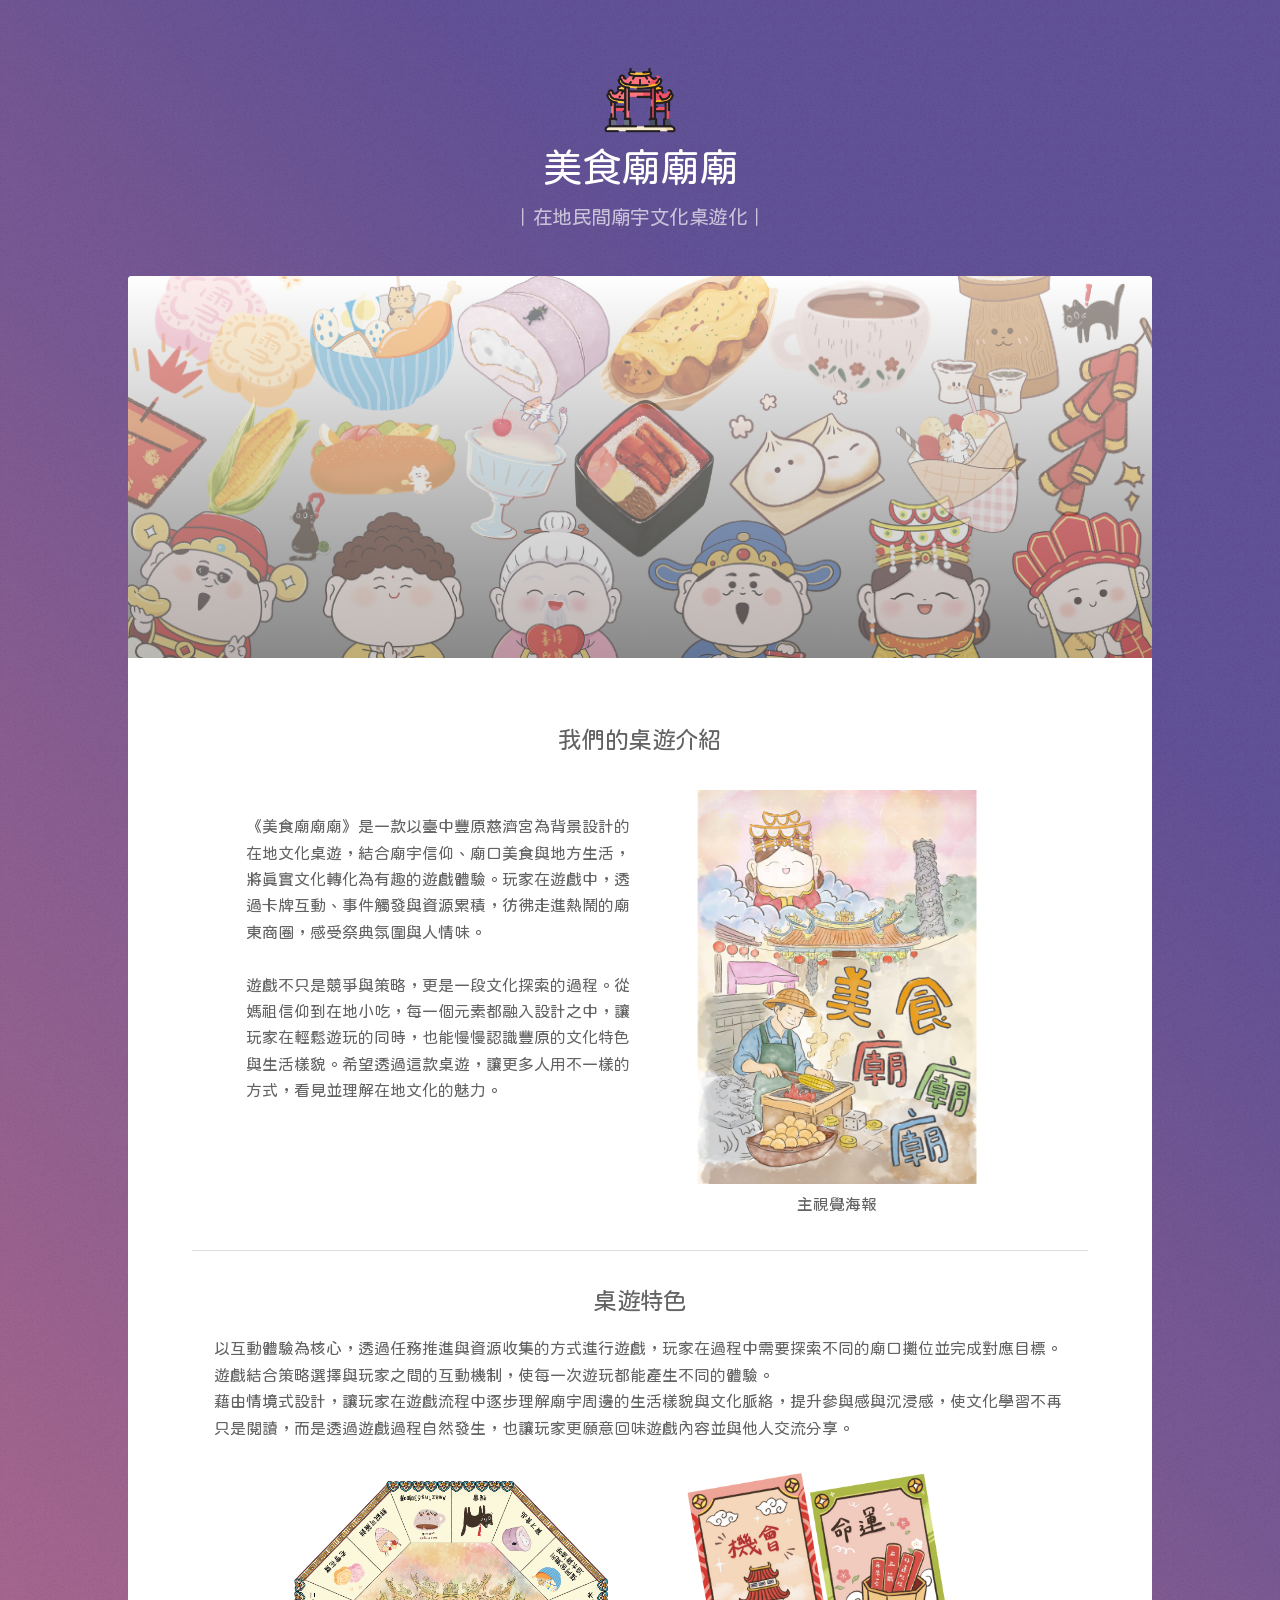
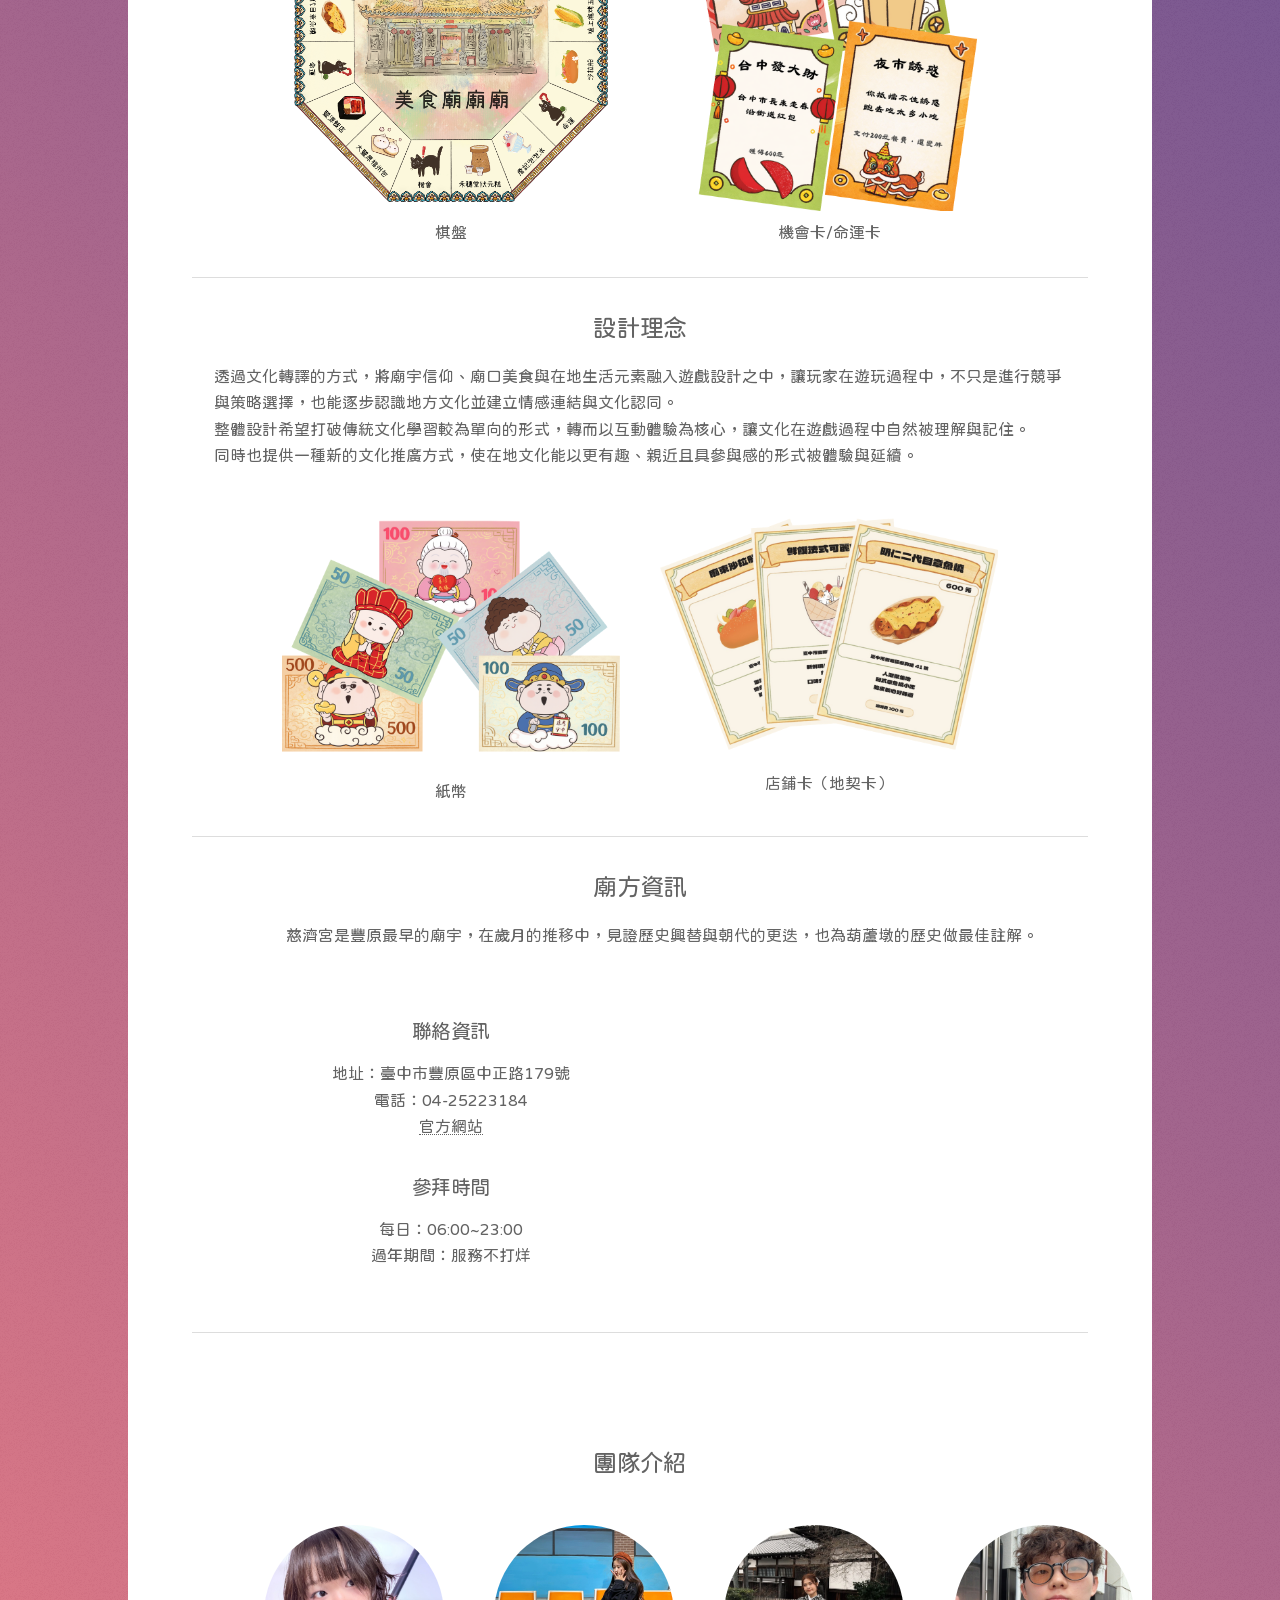
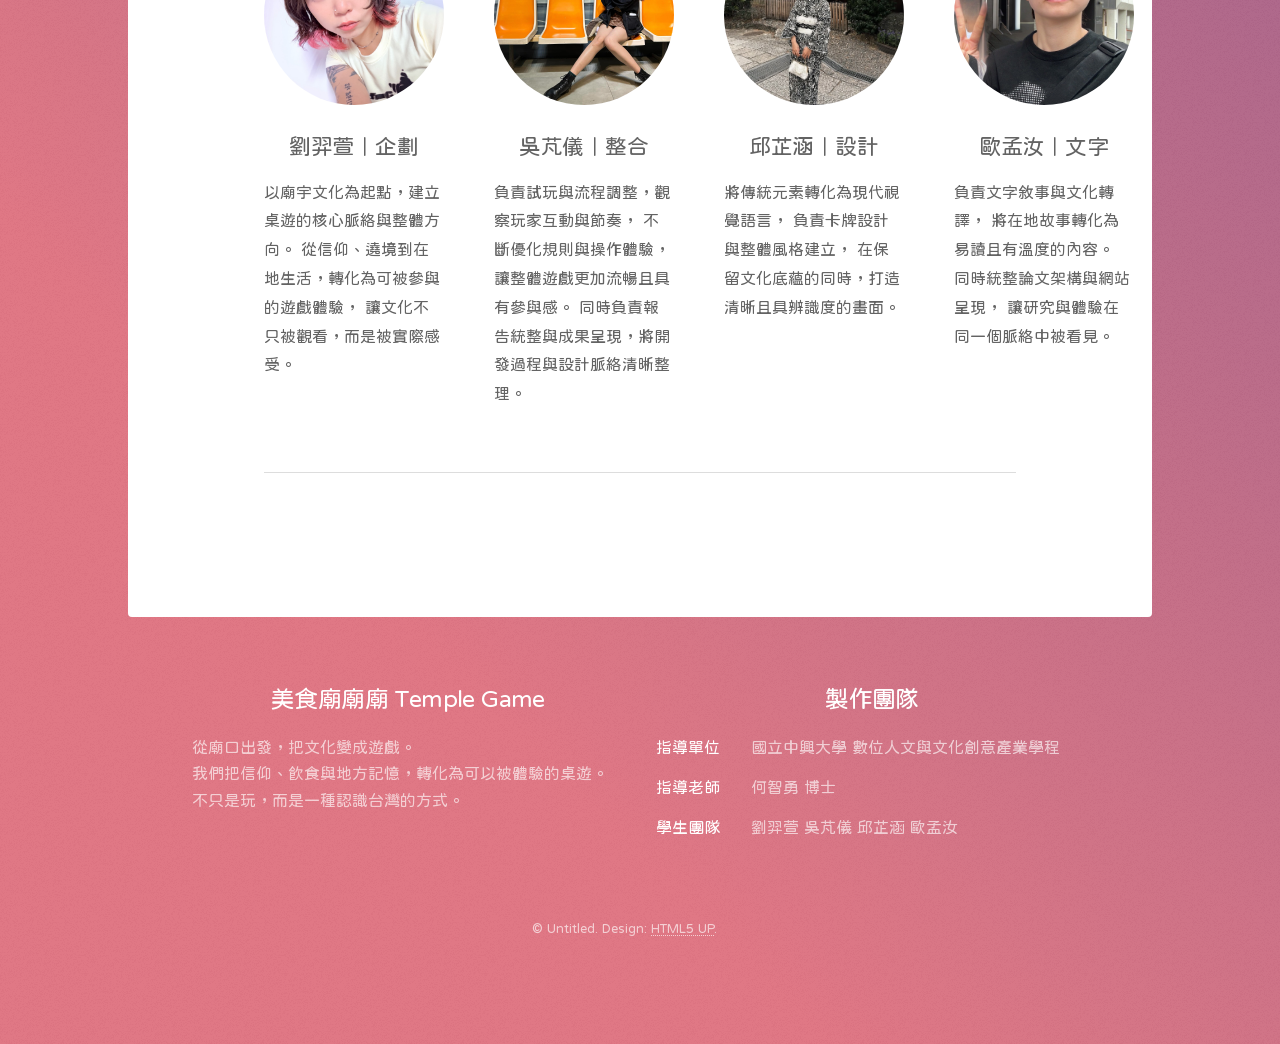
==== commit 82f90eeb: "Add files via upload" ====
--- a/generic.html
+++ b/generic.html
@@ -90,9 +90,53 @@
 								
 								</div>	
 						<hr>
-							</section>
+							
 
+				<section class="voices">
+  <h2>團隊介紹</h2>
+<br>
+  <div class="voice-list">
+    <article class="voice-card">
+      <img src="images/S__145940566.jpg" width="100%" height="100%" alt=""/>
+      <h3>劉羿萱｜企劃</h3>
+      <p>以廟宇文化為起點，建立桌遊的核心脈絡與整體方向。
+從信仰、遶境到在地生活，轉化為可被參與的遊戲體驗，
+讓文化不只被觀看，而是被實際感受。</p>
+    </article>
+
+    <article class="voice-card">
+      <img src="images/SaveClip.App_651564915_18022384280806089_303284544291344301_n.jpg" width="100%" height="100%" alt=""/>
+<h3>吳芃儀｜整合</h3>
+      <p>負責試玩與流程調整，觀察玩家互動與節奏，
+不斷優化規則與操作體驗，
+讓整體遊戲更加流暢且具有參與感。
+同時負責報告統整與成果呈現，將開發過程與設計脈絡清晰整理。</p>
+    </article>
+
+    <article class="voice-card">
+      <img src="images/S__28491915.jpg" width="100%" height="100%" alt=""/>
+<h3>邱芷涵｜設計</h3>
+      <p>將傳統元素轉化為現代視覺語言，
+負責卡牌設計與整體風格建立，
+在保留文化底蘊的同時，打造清晰且具辨識度的畫面。</p>
+    </article>
+
+    <article class="voice-card">
+      <img src="images/未命名設計.png" width="100%" height="100%" alt=""/>
+<h3>歐孟汝｜文字</h3>
+      <p>負責文字敘事與文化轉譯，
+將在地故事轉化為易讀且有溫度的內容。
+同時統整論文架構與網站呈現，
+讓研究與體驗在同一個脈絡中被看見。
+</p>
+    </article>
+  </div>
+					<hr>
+</section>
+				</section>
+				
 					</div>
+	
 
 				<!-- Footer -->
 					<footer id="footer">
--- a/assets/css/main.css
+++ b/assets/css/main.css
@@ -310,10 +310,58 @@
 }
 
 
-
-
-
-
+.voices {
+  padding: 80px 8%;
+  text-align: center;
+}
+
+.voices h2 {
+  text-align: center;
+    font-family: "jf openhuninn 2 1"
+}
+
+.voice-list {
+  display: grid;
+  grid-template-columns: repeat(4, 1fr);
+  gap: 50px;
+}
+
+.voice-card {
+  text-align: left;
+}
+
+.voice-card img {
+  width: 180px;
+  height: 180px;
+  object-fit: cover;
+  border-radius: 50%;
+  display: block;
+  margin: 0 auto 25px;
+}
+
+.voice-card h3 {
+  font-size: 22px;
+  margin-bottom: 15px;
+  text-align: center;
+}
+
+.voice-card p {
+  font-size: 16px;
+  line-height: 1.8;
+}
+
+.voice-card img {
+  width: 180px;
+  height: 180px;
+  object-fit: cover;   /* 讓圖片不變形 */
+  border-radius: 50%;  /* 變圓形 */
+  display: block;
+  margin: 0 auto 25px;
+}
+
+.avatar {
+  border: 2px solid #ddd;
+}
 
 
 
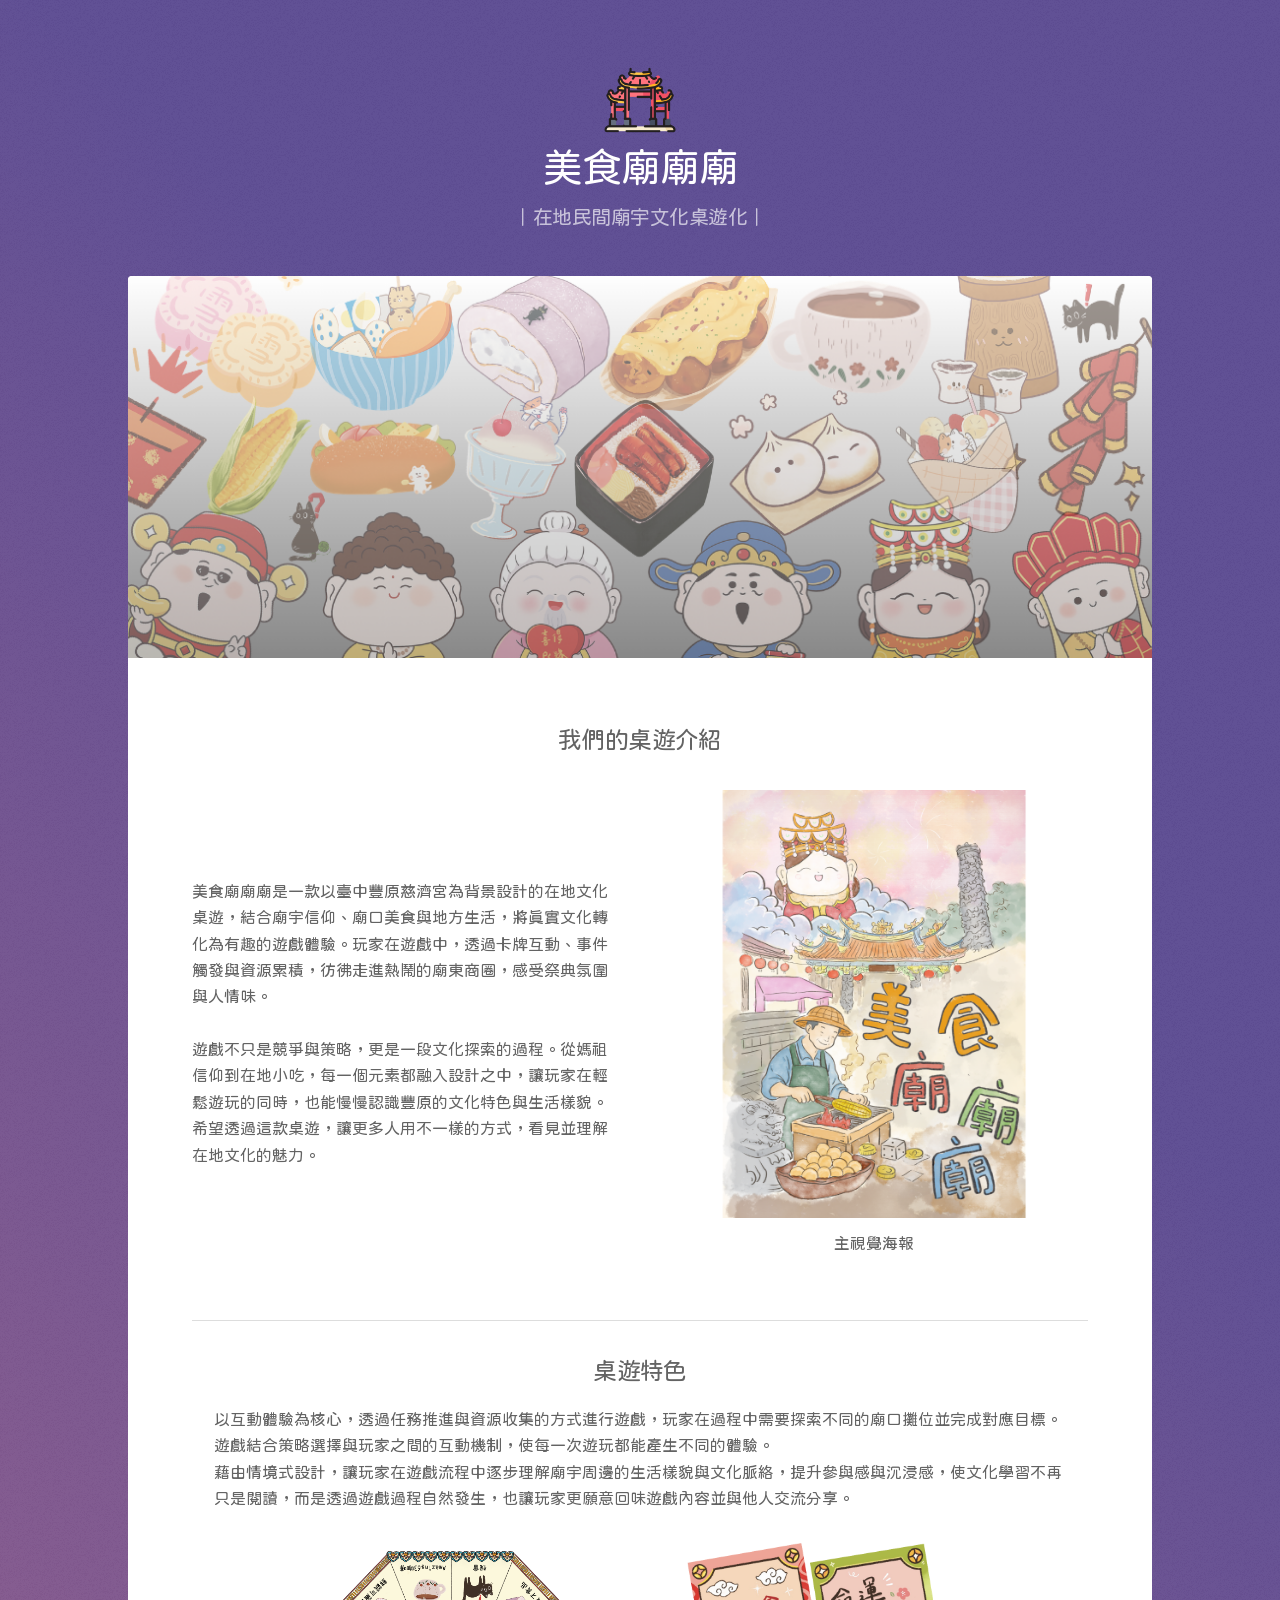
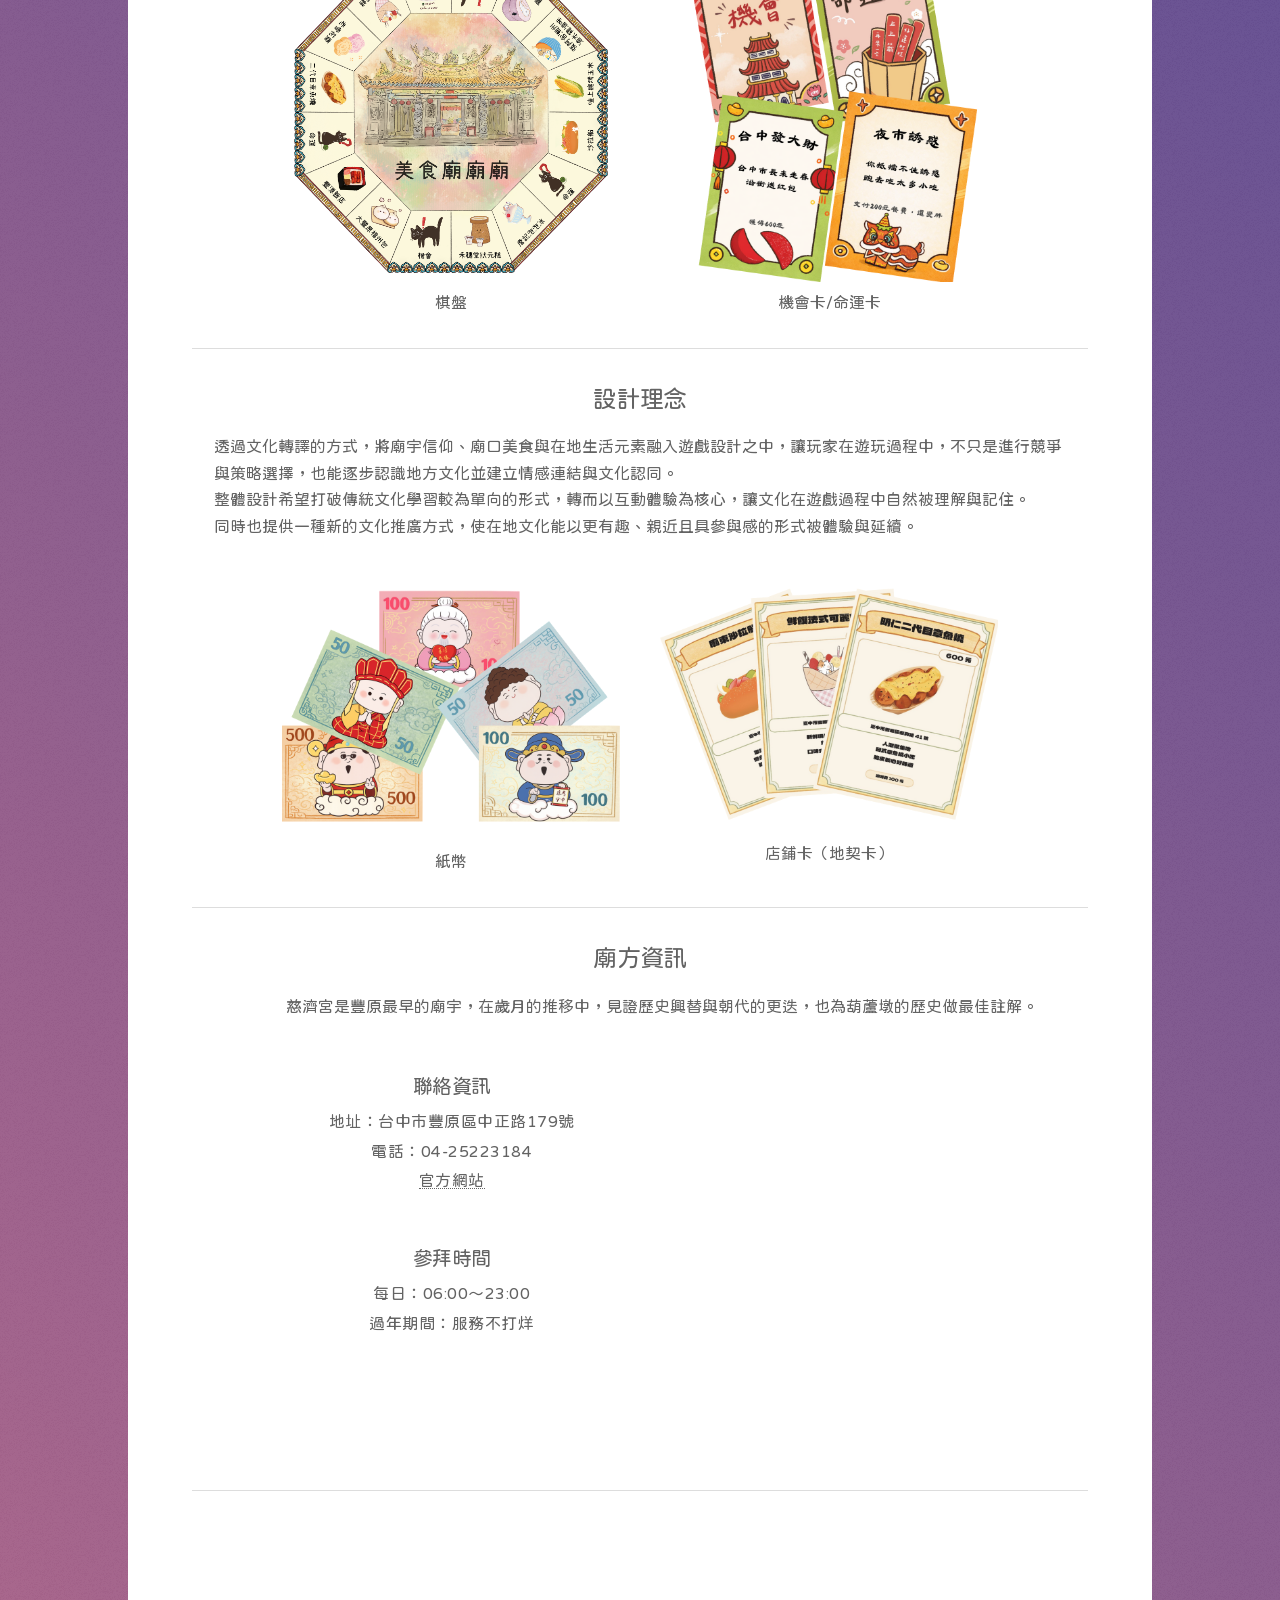
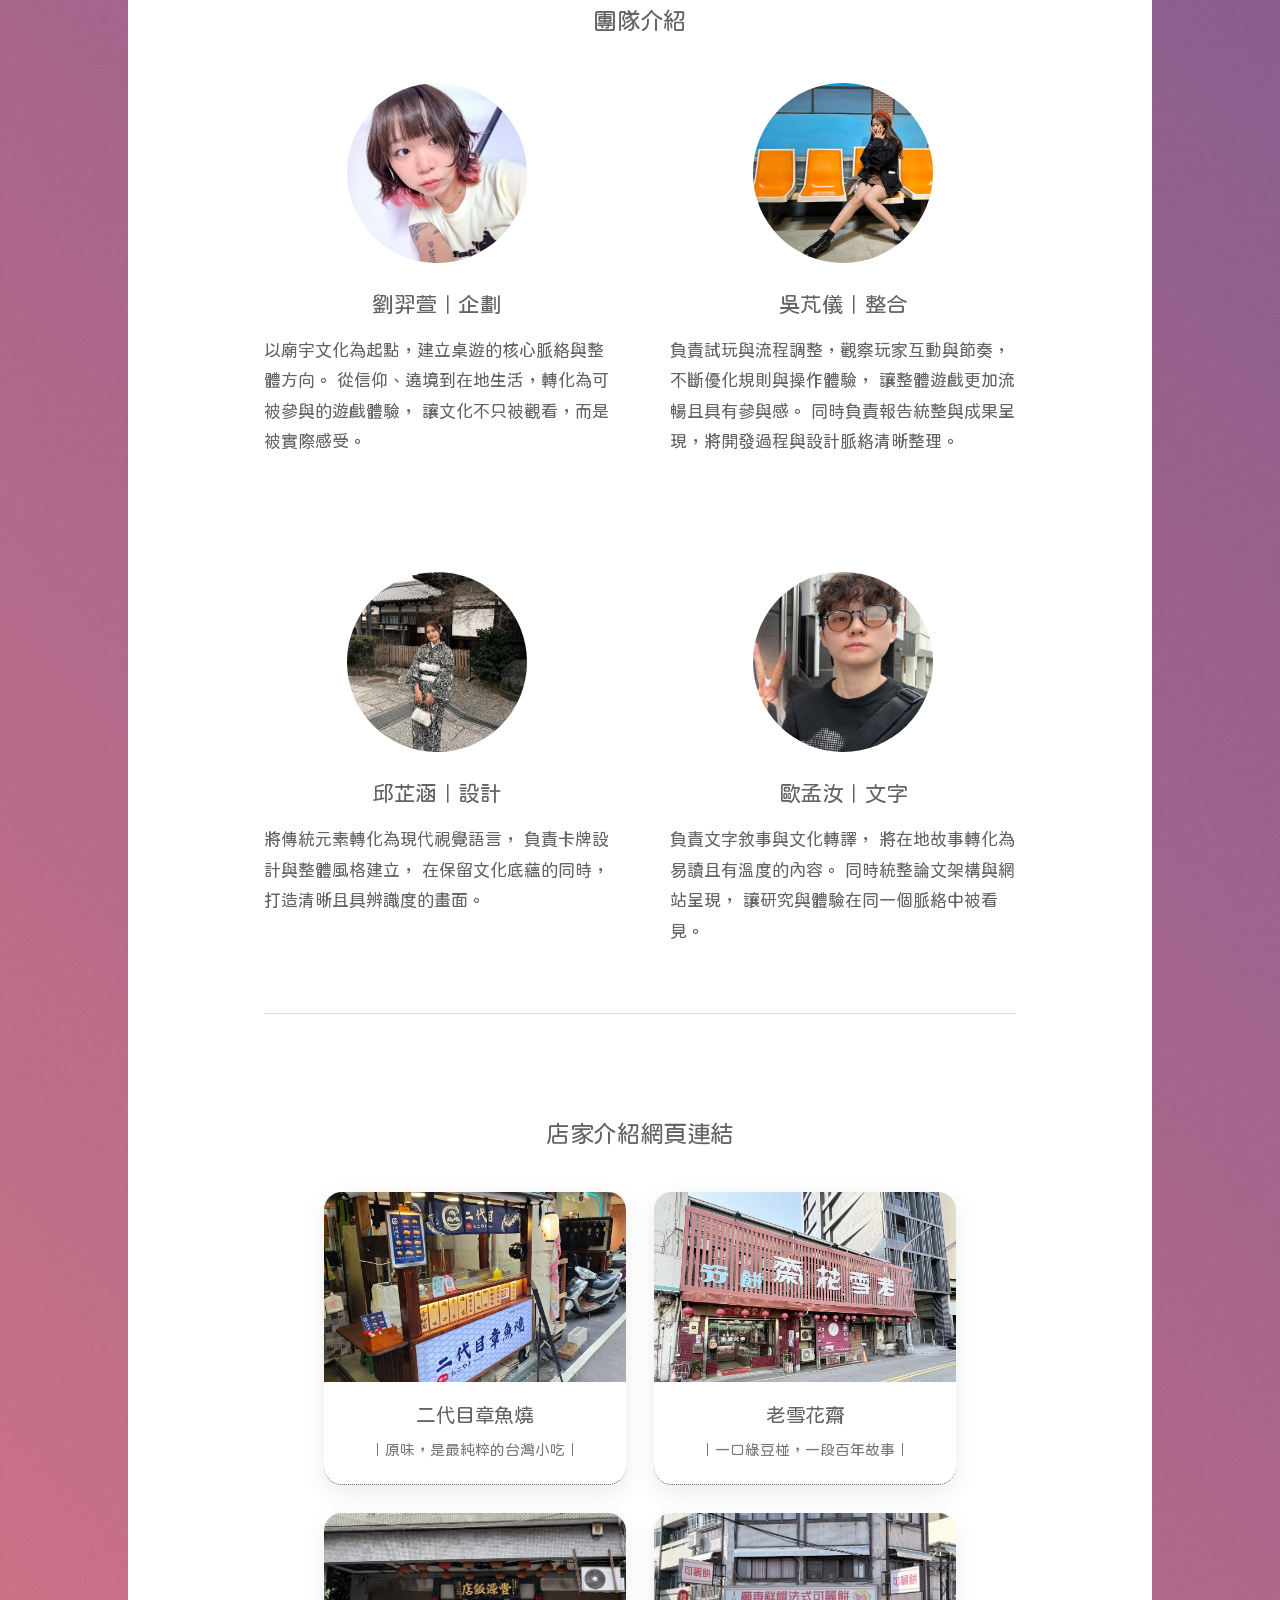
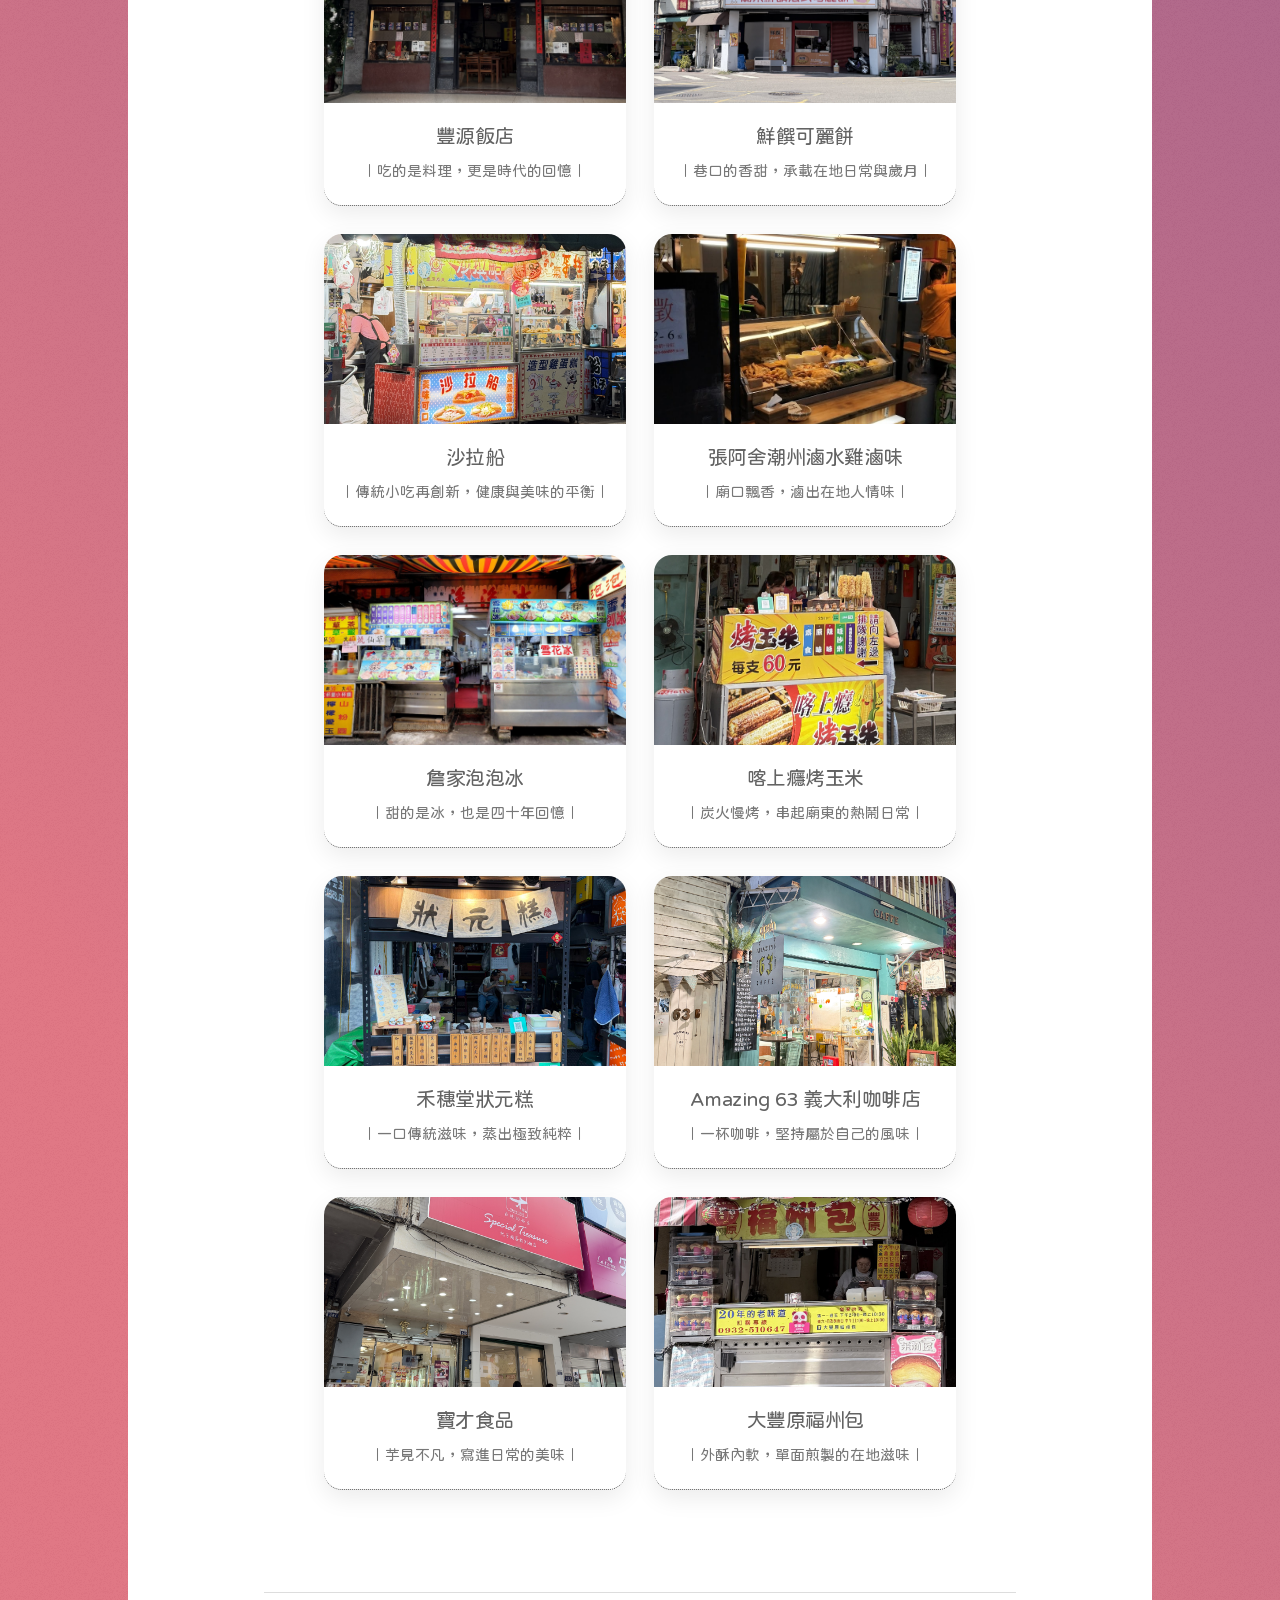
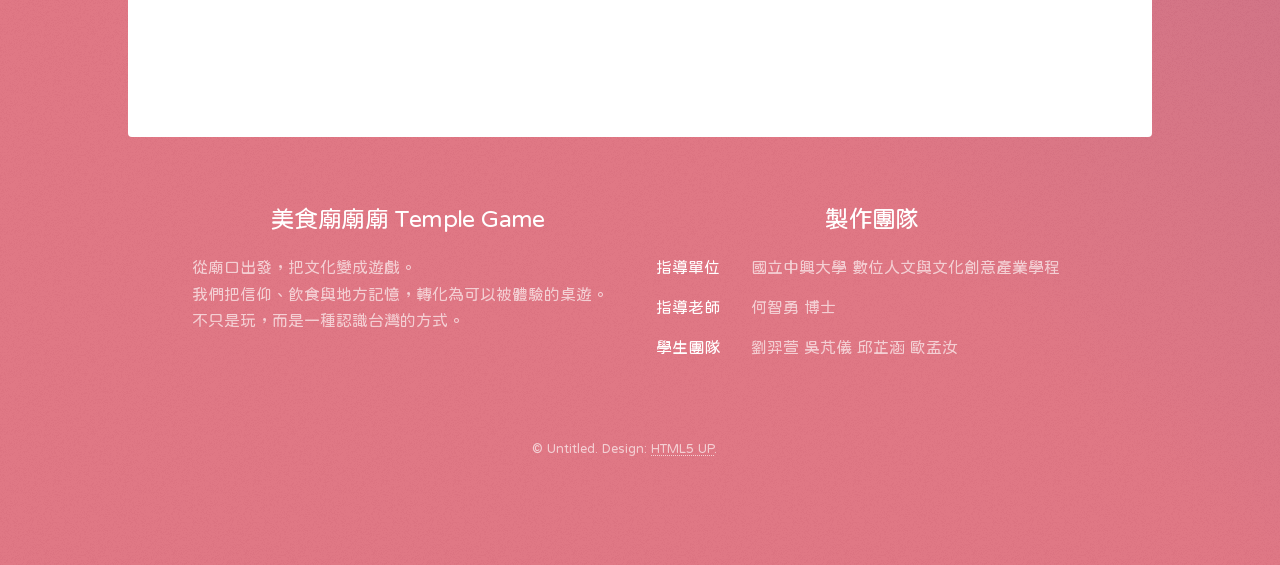
==== commit 6d2cca22: "Add files via upload" ====
--- a/generic.html
+++ b/generic.html
@@ -32,15 +32,23 @@
 								<span class="image main"><img src="images/頁首.png" width="auto" height="auto" alt=""/></span>
 								<h2>我們的桌遊介紹</h2>
 								<p></p>
-								<div class="container1">
-									<div class="col1">《美食廟廟廟》是一款以臺中豐原慈濟宮為背景設計的在地文化桌遊，結合廟宇信仰、廟口美食與地方生活，將真實文化轉化為有趣的遊戲體驗。玩家在遊戲中，透過卡牌互動、事件觸發與資源累積，彷彿走進熱鬧的廟東商圈，感受祭典氛圍與人情味。
+								<div class="intro-section">
+  
+  <div class="intro-text">
+    <p>美食廟廟廟是一款以臺中豐原慈濟宮為背景設計的在地文化桌遊，結合廟宇信仰、廟口美食與地方生活，將真實文化轉化為有趣的遊戲體驗。玩家在遊戲中，透過卡牌互動、事件觸發與資源累積，彷彿走進熱鬧的廟東商圈，感受祭典氛圍與人情味。
 										<br>
 								<br>
 								遊戲不只是競爭與策略，更是一段文化探索的過程。從媽祖信仰到在地小吃，每一個元素都融入設計之中，讓玩家在輕鬆遊玩的同時，也能慢慢認識豐原的文化特色與生活樣貌。希望透過這款桌遊，讓更多人用不一樣的方式，看見並理解在地文化的魅力。
-									</div>
-									<div class="col2"><img src="images/主視覺海報.png" width="100%" height="100%" alt=""/>主視覺海報</div>
-									
-								</div>
+</p>
+  </div>
+
+  <div class="intro-image">
+ <img src="images/主視覺海報.png" width="100%" height="100%" alt=""/>
+<p>主視覺海報</p>
+  </div>
+
+</div>
+								
 								<hr>
 								
 								<p></p>
@@ -64,31 +72,32 @@
 								  <div class="col6"><img src="images/店鋪卡.png" width="100%" height="90%" alt=""/>店鋪卡（地契卡）</div>
                                 </div>
 								<hr>
+								
 								<h2>廟方資訊</h2>
 								<div class="p3">
 								<p>慈濟宮是豐原最早的廟宇，在歲月的推移中，見證歷史興替與朝代的更迭，也為葫蘆墩的歷史做最佳註解。</p>
 									</div>
-								<div class="container4"> 
-								  <div class="col7">
-									  <h3>聯絡資訊</h3>
-									地址：臺中市豐原區中正路179號
- 									<br>電話：04-25223184
-									  <br><a href="https://www.fyma.com.tw/index.php">官方網站</a>
-									   <p>
-									<h3>參拜時間</h3>
-									每日：06:00~23:00
-									<br>過年期間：服務不打烊
-									  </p></div>
-								
-									
-								  <div class="col8"><iframe src="https://www.google.com/maps/embed?pb=!1m14!1m8!1m3!1d14550.87748679937!2d120.718991!3d24.251592!3m2!1i1024!2i768!4f13.1!3m3!1m2!1s0x34691a0f5cfa299f%3A0x69ab580b40ba8747!2z6LGQ5Y6f5oWI5r-f5a6uKOixkOWOn-WqvSk!5e0!3m2!1szh-TW!2stw!4v1776348699461!5m2!1szh-TW!2stw" width="100%" height="100%" style="border:0;" allowfullscreen="" loading="lazy" referrerpolicy="no-referrer-when-downgrade"></iframe>
-								  
-								  </div>
-								
-								
-								
-								
-								</div>	
+								<div class="info-section">
+
+  <div class="info-text">
+    <h3>聯絡資訊</h3>
+    <p>地址：台中市豐原區中正路179號</p>
+    <p>電話：04-25223184</p>
+    <p><a href="https://www.fyma.com.tw/">官方網站</a></p>
+<br>
+    <h3>參拜時間</h3>
+    <p>每日：06:00～23:00</p>
+	  <p>過年期間：服務不打烊</p>
+									 
+  </div>
+
+  <div class="info-map">
+   <iframe src="https://www.google.com/maps/embed?pb=!1m18!1m12!1m3!1d3637.7193688396064!2d120.7189912!3d24.2515921!2m3!1f0!2f0!3f0!3m2!1i1024!2i768!4f13.1!3m3!1m2!1s0x34691a0f5cfa299f%3A0x69ab580b40ba8747!2z6LGQ5Y6f5oWI5r-f5a6uKOixkOWOn-WqvSk!5e0!3m2!1szh-TW!2stw!4v1777380160733!5m2!1szh-TW!2stw" width="100%" height="100%" style="border:0;" allowfullscreen="" loading="lazy" referrerpolicy="no-referrer-when-downgrade"></iframe>
+  </div>
+
+</div>
+							
+								
 						<hr>
 							
 
@@ -132,6 +141,111 @@
     </article>
   </div>
 					<hr>
+	<section class="shop-section">
+  <h2>店家介紹網頁連結</h2>
+
+  <div class="shop-grid">
+    <a href="https://mimimoumou903.github.io/115042101/" class="shop-card">
+      <img src="images/章魚燒.jpg" width="30%" height="30%" alt=""/>
+      <div class="shop-info">
+        <h3>二代目章魚燒</h3>
+        <p>｜原味，是最純粹的台灣小吃｜</p>
+      </div>
+    </a>
+
+    <a href="https://mimimoumou903.github.io/115042502/" class="shop-card">
+      <img src="images/老雪花齋.JPG" width="30%" height="30%" alt="老雪花齋"/>
+<div class="shop-info">
+  <h3>老雪花齋</h3>
+  <p>｜一口綠豆椪，一段百年故事｜</p>
+</div>
+    </a>
+
+    <a href="https://mimimoumou903.github.io/115042602/" class="shop-card">
+     <img src="images/豐源飯店.JPG" width="30%" height="30%" alt="豐源飯店"/>
+<div class="shop-info">
+  <h3>豐源飯店</h3>
+  <p>｜吃的是料理，更是時代的回憶｜</p>
+</div>
+    </a>
+
+    <a href="https://mimimoumou903.github.io/115042506/" class="shop-card">
+      <img src="images/可麗餅.JPG" width="30%" height="30%" alt="可麗餅"/>
+<div class="shop-info">
+  <h3>鮮饌可麗餅</h3>
+  <p>｜巷口的香甜，承載在地日常與歲月｜</p>
+</div>
+    </a>
+	  
+	  <a href="https://mimimoumou903.github.io/115042301/" class="shop-card">
+     <img src="images/沙拉船.JPG" width="2205" height="2205" alt="沙拉船"/>
+<div class="shop-info">
+  <h3>沙拉船</h3>
+  <p>｜傳統小吃再創新，健康與美味的平衡｜</p>
+</div>
+    </a>
+	  
+	   <a href="https://mimimoumou903.github.io/115042503/" class="shop-card">
+<img src="images/滷味.jpg" width="768" height="1024" alt="張阿舍潮州滷水雞滷味"/>
+<div class="shop-info">
+  <h3>張阿舍潮州滷水雞滷味</h3>
+  <p>｜廟口飄香，滷出在地人情味｜</p>
+</div>
+    </a>
+	  
+	  <a href="https://mimimoumou903.github.io/115042505/" class="shop-card">
+     <img src="images/泡泡冰.png" width="1280" height="853" alt="詹家泡泡冰"/>
+<div class="shop-info">
+  <h3>詹家泡泡冰</h3>
+  <p>｜甜的是冰，也是四十年回憶｜</p>
+</div>
+    </a>
+	  
+	  <a href="https://mimimoumou903.github.io/115042504/" class="shop-card">
+     <img src="images/烤玉米.JPG" width="1530" height="1530" alt="喀上癮烤玉米"/>
+<div class="shop-info">
+  <h3>喀上癮烤玉米</h3>
+  <p>｜炭火慢烤，串起廟東的熱鬧日常｜</p>
+</div>
+    </a>
+	  
+	  <a href="https://mimimoumou903.github.io/115042501/" class="shop-card">
+     <img src="images/狀元糕.jpg" width="2048" height="1536" alt="禾穗堂狀元糕"/>
+<div class="shop-info">
+  <h3>禾穗堂狀元糕</h3>
+  <p>｜一口傳統滋味，蒸出極致純粹｜</p>
+</div>
+    </a>
+	  
+	  <a href="https://mimimoumou903.github.io/115042302/" class="shop-card">
+     <img src="images/咖啡.JPG" width="5712" height="4284" alt="Amazing 63 義大利咖啡店"/>
+<div class="shop-info">
+  <h3>Amazing 63 義大利咖啡店</h3>
+  <p>｜一杯咖啡，堅持屬於自己的風味｜</p>
+</div>
+    </a>
+	  
+	  <a href="https://mimimoumou903.github.io/115042701/" class="shop-card">
+     <img src="images/寶才.JPG" width="4284" height="4837" alt="寶才食品"/>
+<div class="shop-info">
+  <h3>寶才食品</h3>
+  <p>｜芋見不凡，寫進日常的美味｜</p>
+</div>
+    </a>
+	  
+	  <a href="https://mimimoumou903.github.io/115042102/" class="shop-card">
+     <img src="images/福州包.JPG" width="1836" height="1706" alt="大豐原福州包"/>
+<div class="shop-info">
+  <h3>大豐原福州包</h3>
+  <p>｜外酥內軟，單面煎製的在地滋味｜</p>
+</div>
+    </a>
+	  
+  </div>
+</section>				
+					
+		<hr>			
+					
 </section>
 				</section>
 				
--- a/assets/css/main.css
+++ b/assets/css/main.css
@@ -41,6 +41,92 @@
     text-align: center;
     font-family: "jf openhuninn 2 1";
 }
+
+
+
+/* ⭐ 桌機版：左右各一半 */
+.intro-section {
+  display: flex;
+  align-items: center;
+  gap: 40px;
+}
+
+.intro-text,
+.intro-image {
+  width: 50%;   /* 重點：各佔一半 */
+}
+
+/* 圖片設定 */
+.intro-image img {
+  width: 100%;
+  height: auto;
+  display: block;
+}
+
+/* ⭐ 手機版：一條式 */
+@media screen and (max-width: 768px) {
+
+  .intro-section {
+    flex-direction: column;
+    align-items: center;
+  }
+
+
+  .intro-text,
+  .intro-image {
+    width: 100%;   /* 滿版 */
+  }
+
+  .intro-text {
+    text-align: center;
+  }
+
+  .intro-image {
+    text-align: center;
+    margin-top: 20px;
+  }
+
+  .intro-image img {
+    width: 70%;
+    max-width: 260px;
+  }
+}
+.intro-image {
+  width: 50%;
+  text-align: center; /* 讓圖片下方文字置中 */
+}
+
+.intro-image img {
+  width: 100%;
+  height: auto;
+  display: block;
+  margin: 0 auto;
+}
+
+
+
+.intro-image p {
+  text-align: center;
+  margin-top: 12px;
+}
+
+@media screen and (max-width: 768px) {
+  .intro-image {
+    width: 100%;
+    text-align: center;
+  }
+
+  .intro-image img {
+    width: 75%;
+    max-width: 280px;
+  }
+}
+
+
+
+
+
+
 .container1 {
     width: 88%;
     margin-left: auto;
@@ -218,7 +304,61 @@
 
 
 
-
+/* ⭐ 桌機版：左右排 */
+.info-section {
+  display: flex;
+  align-items: flex-start;
+  gap: 40px;
+}
+.info-text {
+    line-height: 1.6;
+    letter-spacing: 0.5px;
+    padding-left: 10%;
+}
+
+.info-text h3 {
+    margin-top: 20px;
+    margin-bottom: 8px;
+    text-align: center;
+}
+
+.info-text p {
+    margin: 4px 0;
+    text-align: center;
+}
+.info-text,
+.info-map {
+  width: 50%;
+}
+
+/* 地圖不要爆版 */
+.info-map iframe {
+  width: 100%;
+  height: 400px;
+  border: 0;
+}
+
+/* ⭐ 手機版：上下排（一條式） */
+@media screen and (max-width: 768px) {
+
+  .info-section {
+    flex-direction: column;  /* 改直排 */
+    align-items: center;
+  }
+
+  .info-text,
+  .info-map {
+    width: 100%;
+  }
+
+  .info-map {
+    margin-top: 20px;
+  }
+
+  .info-map iframe {
+    height: 300px; /* 手機稍微矮一點 */
+  }
+}
 
 
 
@@ -317,13 +457,30 @@
 
 .voices h2 {
   text-align: center;
-    font-family: "jf openhuninn 2 1"
+  font-family: "jf openhuninn 2 1";
 }
 
 .voice-list {
   display: grid;
-  grid-template-columns: repeat(4, 1fr);
-  gap: 50px;
+  grid-template-columns: repeat(2, 1fr); /* 一列兩個 */
+  gap: 80px 60px; /* 上下間距、左右間距 */
+  max-width: 900px; /* 控制整體寬度，會更精緻 */
+  margin: 0 auto; /* 置中 */
+}
+
+@media (max-width: 600px) {
+  .voice-list {
+    grid-template-columns: 1fr; /* 手機一列一個 */
+    gap: 50px;
+  }
+
+  .voice-card {
+    text-align: center;
+  }
+
+  .voice-card p {
+    text-align: left;
+  }
 }
 
 .voice-card {
@@ -346,24 +503,109 @@
 }
 
 .voice-card p {
-  font-size: 16px;
+  font-size: 17px;
   line-height: 1.8;
 }
 
-.voice-card img {
-  width: 180px;
-  height: 180px;
-  object-fit: cover;   /* 讓圖片不變形 */
-  border-radius: 50%;  /* 變圓形 */
+
+.shop-section {
+  padding: 70px 8%;
+  text-align: center;
+}
+
+.shop-section h2 {
+  margin-bottom: 40px;
+  color: #555;
+}
+
+.shop-grid {
+  display: grid;
+  grid-template-columns: repeat(2, 1fr);
+  gap: 28px;
+}
+
+.shop-card {
   display: block;
-  margin: 0 auto 25px;
-}
+  text-decoration: none;
+  color: #555;
+  background: #fff;
+  border-radius: 18px;
+  overflow: hidden;
+  box-shadow: 0 8px 24px rgba(0, 0, 0, 0.08);
+  transition: 0.3s ease;
+}
+
+.shop-card:hover {
+  transform: translateY(-6px);
+  box-shadow: 0 14px 32px rgba(0, 0, 0, 0.12);
+}
+
+.shop-card img {
+  width: 100%;
+  height: 190px;
+  object-fit: cover;
+  display: block;
+}
+
+.shop-info {
+  padding: 18px 16px 22px;
+}
+
+.shop-info h3 {
+  font-size: 20px;
+  margin: 0 0 8px;
+}
+
+.shop-info p {
+  font-size: 15px;
+  line-height: 1.6;
+  margin: 0;
+  color: #777;
+}
+
+/* 平板：3欄 */
+@media screen and (max-width: 1024px) {
+  .shop-grid {
+    grid-template-columns: repeat(2, 1fr);
+  }
+}
+
+/* 手機：2欄 */
+@media screen and (max-width: 768px) {
+  .shop-section {
+    padding: 50px 6%;
+  }
+
+  .shop-grid {
+    grid-template-columns: repeat(1, 1fr);
+    gap: 18px;
+  }
+
+  .shop-card img {
+    height: 130px;
+  }
+
+  .shop-info {
+    padding: 12px 10px 16px;
+  }
+
+  .shop-info h3 {
+    font-size: 16px;
+  }
+
+  .shop-info p {
+    font-size: 13px;
+  }
+}
+
+
+
+
+
 
 .avatar {
   border: 2px solid #ddd;
 }
-
-
 
 	@media screen and (max-width: 480px) {
 
